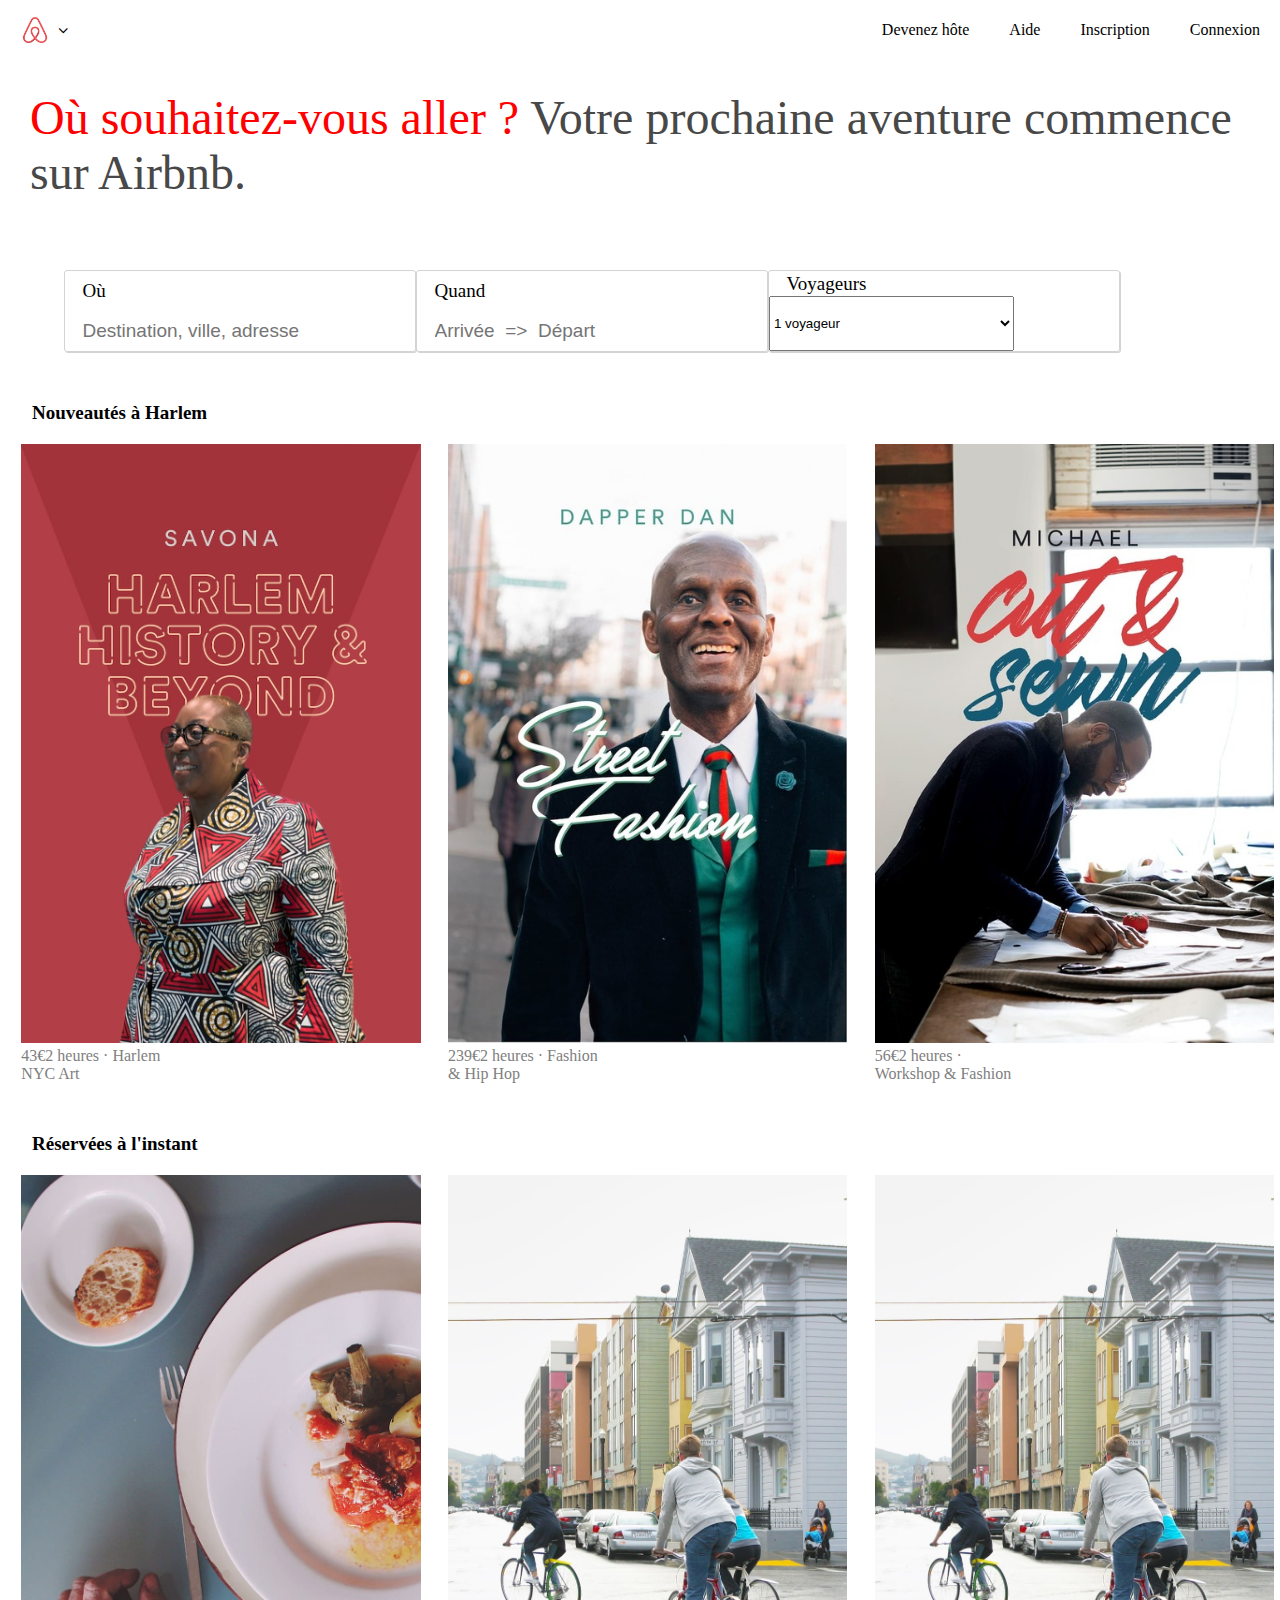
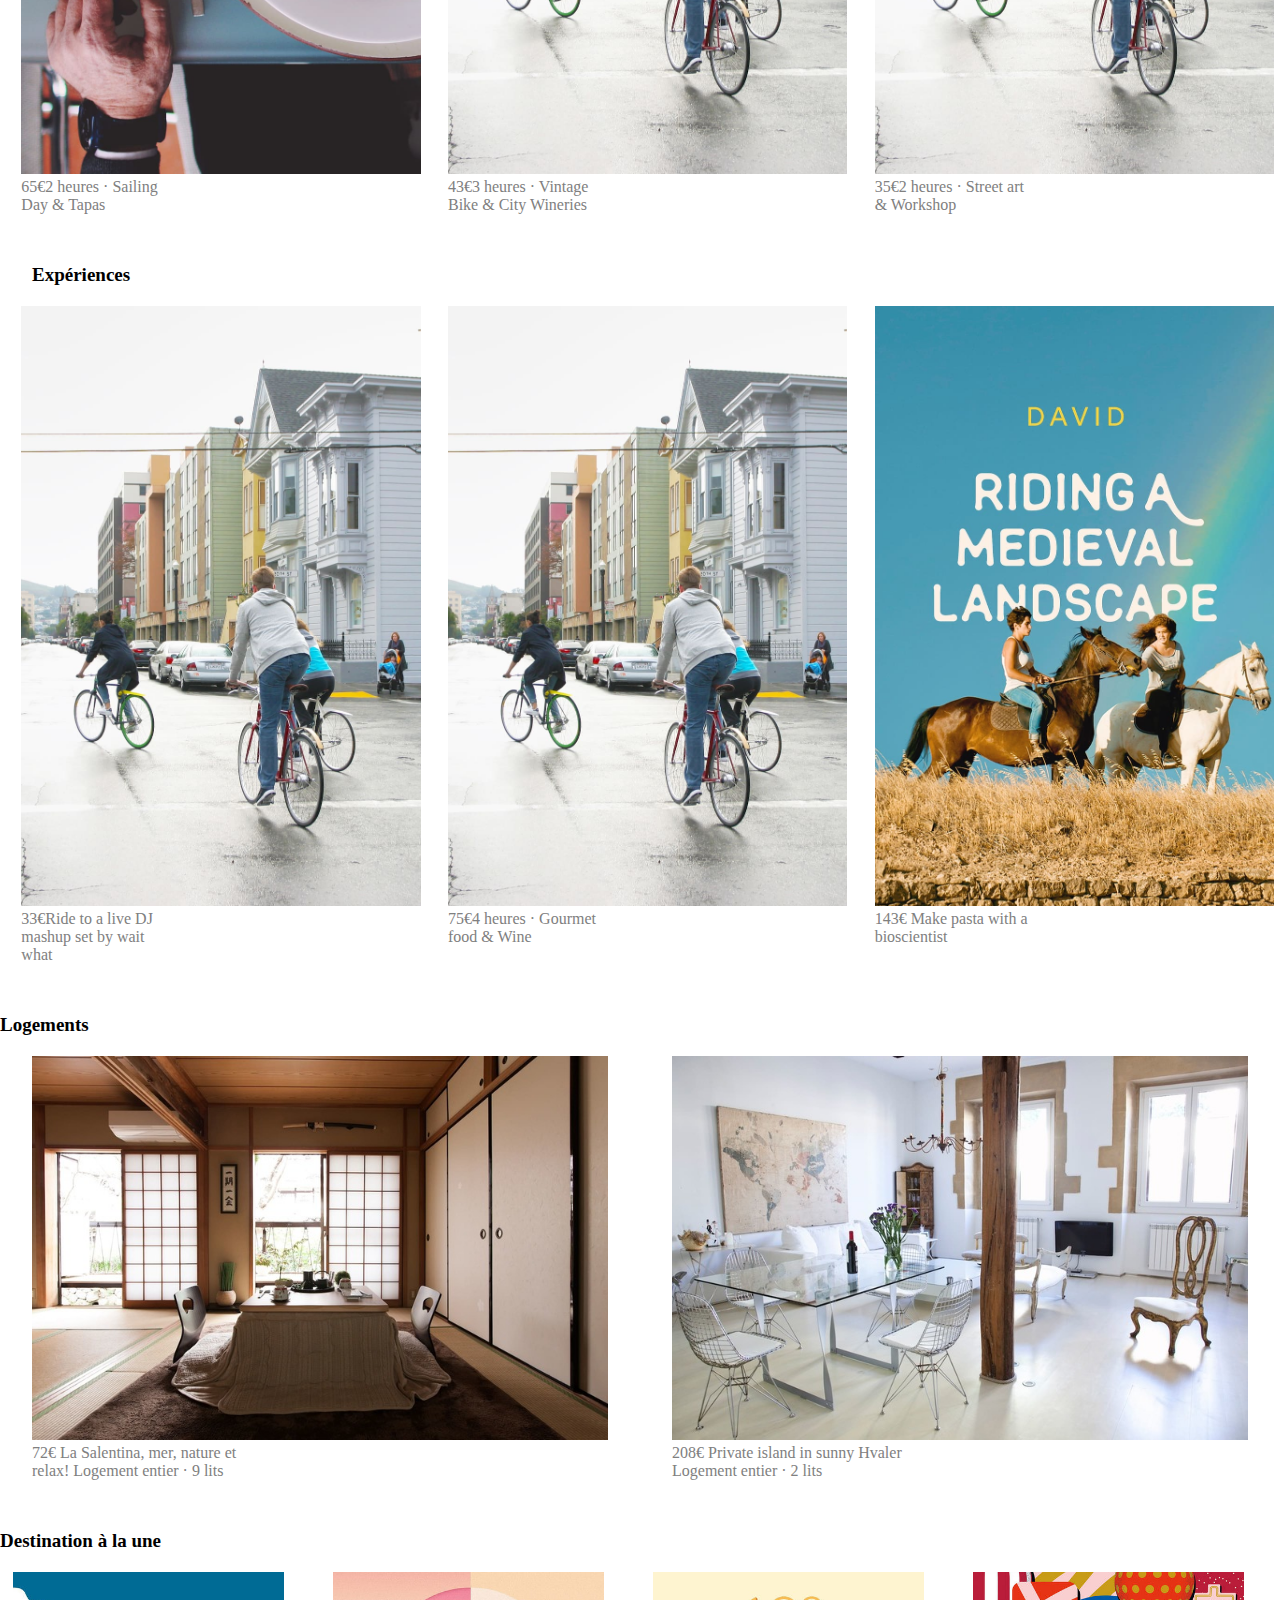
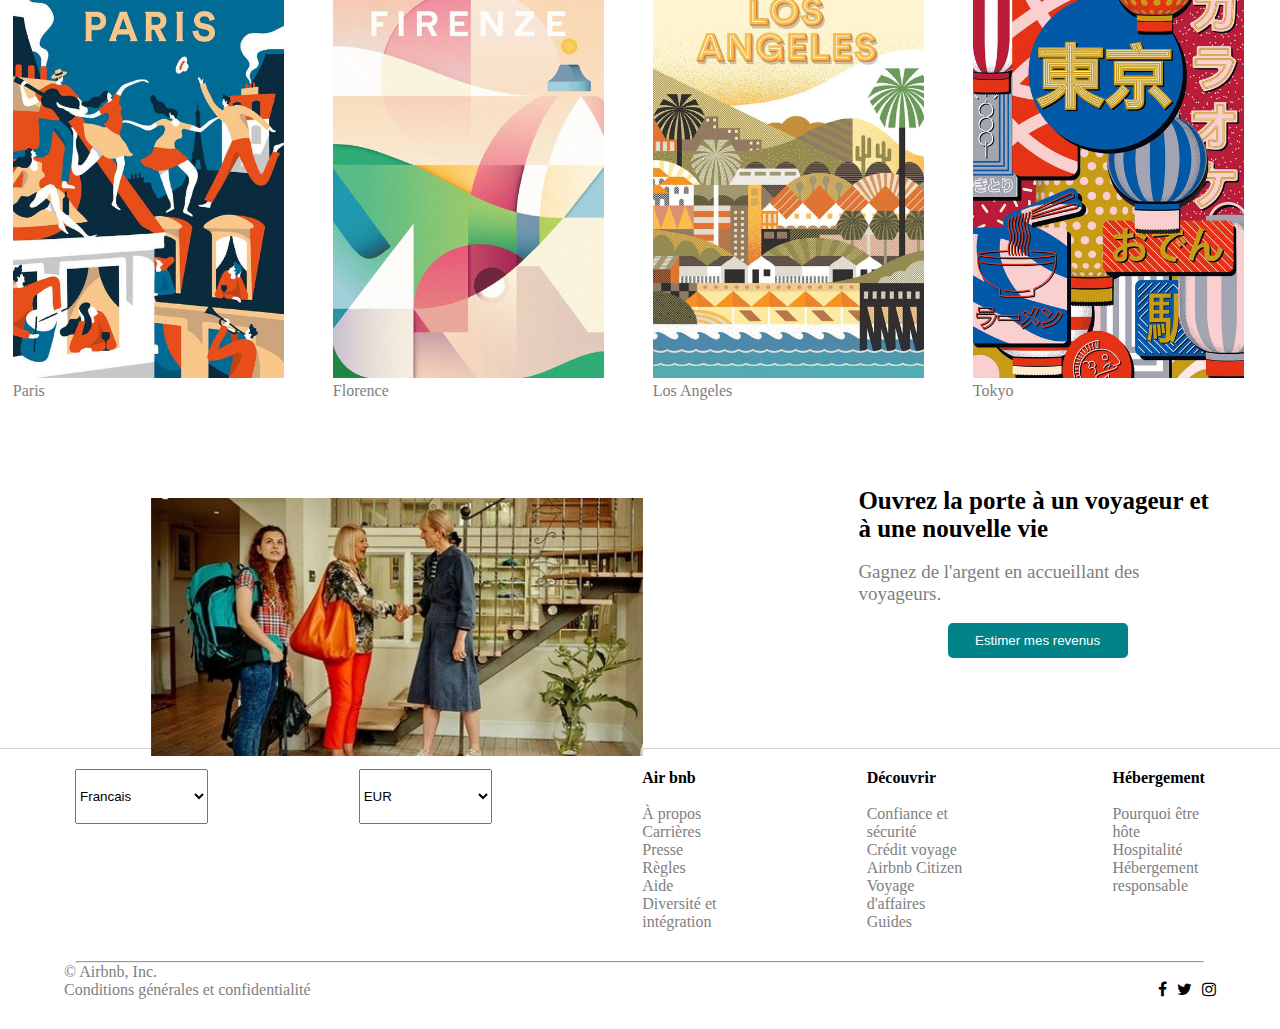
==== index.html @ 67bede74 "add pictures for tablette mod" ====
<!DOCTYPE html>
<html>
  <head>
    <meta charset="utf-8">
    <title>airbnb</title>
      <link rel="stylesheet" href="css/style.css">
      <link rel="stylesheet" href="icone/css/font-awesome.min.css">


  </head>
  <body>
    <!-- start of header -->
      <header>

          <figure class="fig1">
           <img src="images/logo.png" alt="logo airbnb" class="logo">
           <i class="fa fa-angle-down" aria-hidden="true" class="chevron"></i>
          </figure>

        <nav class="navhead">
          <ul class="ul1">
            <li class="li1">Devenez hôte</li>
            <li class="li1">Aide</li>
            <li class="li1">Inscription</li>
            <li class="li1">Connexion</li>
          </ul>
        </nav>
      </header>

    <!-- end of header -->

    <!-- start of div -->

          <h1><span>Où souhaitez-vous aller ?</span> Votre prochaine aventure commence sur Airbnb.</h1>
          <section class="sec0">
          <section class="barresearch">

            <div class="bar1">
            <label for="" class="inp1">Où</label>
            <input type="text" name="" value="" placeholder="Destination, ville, adresse" class="inp1">
            </div>

            <div class="bar1">
            <label for="" class="inp1">Quand </label>
            <input type="text" name="" value="" placeholder="Arrivée  =>  Départ" class="inp1">
            </div>

            <div class="bar1">
            <label for="" class="inp1">Voyageurs</label>
            <select class="select1" name="" class="inp1">
              <option value="">1 voyageur</option>
              <option value="">1 adulte</option>
              </optgroup>
            </select>
            </div>
          </section>

          <section class="barresearch2">
            <input type="text" name="" value="" placeholder="Rechercher" class="recherche">
            <i class="fa fa-search fa-2x" aria-hidden="true" class="loupe"></i>
          </section>
          </section>


          <div class="">

          <section class="sect1">
            <h2>Nouveautés à Harlem</h2>
            <article class="sec1">
              <figure>
                <img src="images/1.jpeg" alt="image savona">
                <p>43€2 heures · Harlem NYC Art </p>
              </figure>
            </article>

            <article class="sec1">
              <figure>
                <img src="images/2.jpg" alt="" class="img1">
                <p>239€2 heures · Fashion & Hip Hop</p>
              </figure>
            </article>

            <article class="sec1">
              <figure>
                <img src="images/3.jpg" alt="" class="img1">
                <p>66€2 heures · Harlem & Culture</p>
              </figure>
            </article>

            <article class="sec1">
              <figure>
                <img src="images/4.jpg" alt="" class="img1">
                <p>56€2 heures · Workshop & Fashion</p>
              </figure>
            </article>
         </section>


         <section class="sect2">
           <h2>Réservées à l'instant</h2>
           <article class="sec2">
             <figure>
               <img src="images/2.jpeg" alt="image savona">
               <p>65€2 heures · Sailing Day & Tapas</p>
             </figure>
           </article>

           <article class="sec2">
             <figure>
               <img src="images/3.jpeg" alt="">
               <p>43€3 heures · Vintage Bike & City Wineries</p>
             </figure>
           </article>

           <article class="sec2">
             <figure>
               <img src="images/8.jpg" alt="">
               <p>71€4 heures · Printing & Wallpaper</p>
             </figure>
           </article>

           <article class="sec2">
             <figure>
               <img src="images/3.jpeg" alt="">
               <p>35€2 heures · Street art & Workshop</p>
             </figure>
           </article>
          </section>

        <section class="sect3">
        <h2>Expériences</h2>
          <article class="sec3">
            <figure>
              <img src="images/3.jpeg" alt="image savona">
              <p>33€Ride to a live DJ mashup set by wait what</p>
            </figure>
          </article>

          <article class="sec3">
            <figure>
              <img src="images/3.jpeg" alt="">
              <p>75€4 heures · Gourmet food & Wine</p>
            </figure>
          </article>

          <article class="sec3">
            <figure>
              <img src="images/3.jpeg" alt="">
              <p>91€3 jours · Salsa dancing & Rumba</p>
            </figure>
          </article>

          <article class="sec3">
            <figure>
              <img src="images/cheval.jpeg" alt="">
              <p>143€ Make pasta with a bioscientist</p>
            </figure>
          </article>
        </section>

          <h2>Logements</h2>
        <section class="sect1">
          <article class="taille1">
            <figure>
              <img src="images/16.jpg" alt="">
              <p>72€ La Salentina, mer, nature et relax!
                Logement entier · 9 lits</p>
            </figure>
          </article>

          <article class="taille1">
            <figure>
              <img src="images/17.jpg" alt="">
              <p>62€ I SETTE CONI - TRULLO EDERA
                  Logement entier · 2 lits</p>
            </figure>
          </article>

          <article class="taille1">
            <figure>
              <img src="images/18.jpg" alt="">
              <p>208€ Private island in sunny Hvaler
                  Logement entier · 2 lits</p>
            </figure>
          </article>
        </section>

        <h2>Destination à la une</h2>
        <section class="sect2">
          <article class="taille2">
            <figure>
              <img src="images/paris_720.jpg" alt="image savona">
              <p>Paris</p>
            </figure>
          </article>

          <article class="taille2">
            <figure>
              <img src="images/florence_720.jpg" alt="">
              <p>Florence</p>
            </figure>
          </article>

          <article class="taille2">
            <figure>
              <img src="images/losangel_720.jpg" alt="">
              <p>Los Angeles</p>
            </figure>
          </article>

          <article class="taille2">
            <figure>
              <img src="images/miami_720.jpg" alt="">
              <p>Miami</p>
            </figure>
          </article>

          <article class="taille2">
            <figure>
              <img src="images/london_720.jpg" alt="">
              <p>London</p>
            </figure>
          </article>

          <article class="taille2">
            <figure>
              <img src="images/tokyo_720.jpg" alt="">
              <p>Tokyo</p>
            </figure>
          </article>
       </section>

       <section class="sect6">
         <article class="taille3">
          <figure class="fig2">
            <img src="images/revenu_480.jpg" alt="">
          </figure>
         </article>

         <article class="taille4">
           <p class="p1">Ouvrez la porte à un voyageur et à une nouvelle vie </p> <br>
           <p class="p2"> Gagnez de l'argent en accueillant des voyageurs.</p> <br>
           <button type="button" name="button" class="button2">Estimer mes revenus</button>
         </article>
       </section>

       </div>


    <!-- end of div -->

    <!-- start of footer -->


      <footer>
        <section class="sect4">
            <select class="form1" name="">
              <option value="">Francais</option>
              <option value="">Anglais</option>
            </select>

            <select class="form1" name="">
              <option value="">EUR</option>
              <option value="">Anglais</option>
            </select>

            <nav>
              <ul>
                <p ><a id="p5"href="#">Air bnb</a></p> <br>
                <li><a href="#">À propos</a></li>
                <li><a href="#">Carrières</a></li>
                <li><a href="#">Presse</a></li>
                <li><a href="#">Règles</a></li>
                <li><a href="#">Aide</a></li>
                <li><a href="#">Diversité et<br>intégration</a> </li>
              </ul>
            </nav>

            <nav>
              <ul>
                <p ><a id="p5" href="#">Découvrir</a></p> <br>
                <li><a href="#">Confiance et <br> sécurité</a></li>
                <li><a href="#">Crédit voyage</a></li>
                <li><a href="#">Airbnb Citizen</a></li>
                <li><a href="#">Voyage <br>d'affaires</a></li> 
                <li><a href="#">Guides</a></li>
              </ul>
            </nav>

            <nav>
              <ul>
                <p><a id="p5"href="#">Hébergement</a></p> <br>
                <li><a href="#">Pourquoi être <br>hôte</a></li>
                <li><a href="#">Hospitalité</a></li>
                <li><a href="#">Hébergement</a></li>
                <li><a href="#">responsable</a></li>
              </ul>
            </nav>

        </section>
          <hr>
          <article class="art1">
            <p>© Airbnb, Inc.</p>

            <section class="sect5">
              <p class="condi">Conditions générales et confidentialité</p>
              <i class="fa fa-facebook" aria-hidden="true"></i>
              <i class="fa fa-twitter" aria-hidden="true"></i>
              <i class="fa fa-instagram" aria-hidden="true"></i>
            </section>
          </article>

      </footer>

    <!-- end of footer -->

  </body>
</html>
---- css/style.css ----
* {
  margin: 0;
  padding: 0;
}

/*logo */
.fig1 {
  height: 60px;
  width: 90px;
  justify-content: center;
  align-items: center;
}

.logo {
  height: 26px;
  width: 26px;
}

.chevron {
  width: 10px;
  height: 16px;
  padding: 10px;
}

/*flex*/

section, .fig1, .form1, .ul1 {
  display: flex;
}

/*header*/

h1 {
  font-size: 28px;
  padding-bottom: 40px;
  margin: 30px;
  font-family: inherit !important;
  color: #484848 !important;
  font-weight: 200 !important;

}

h2 {
  width: 95%;
  padding-top: 50px;
  font-size: 19px;
  padding-bottom: 20px;
}
span {
  color: red;
}

.header1 {
  height: 3em;
  display: inline-flex;
  width: 5em;
}


/*barre de recherche */

.barresearch2 {
  width: 680px;
  height: 58px;
  border: 1px solid lightgrey;
  align-items: center;
  justify-content: center;
  border-radius: 5px;
  box-shadow: 1px 1px lightgrey;
  width: 90%;
  margin: auto;

}

.sec0 {
  align-items: center;
  justify-content: center;
  width: 100%;
}
.loupe {
  align-items: flex-end;

}

.recherche {
  width: 90%;
  border: 0;
  font-size: 19px;
}

.barresearch {
  display: none;
}


/*produit */

.sect1, .sect2, .sect3 {
  justify-content: space-around;
  flex-wrap: wrap;
}

.sect1 img, .sect2 img, .sect3 img  {
  height: auto;
   width:260%;
}

figure {
  width: 40%;
}

.sec1, .sec2, .sec3 {
  width: 40%;
}

.sec1:nth-child(3), .sec2:nth-child(3), .sec3:nth-child(3), nav, .navhead  {
  display: none;
}

.sec1:nth-child(4), .sec2:nth-child(4), .sec3:nth-child(4), .taille1:nth-child(3),
.taille1:nth-child(2), .taille2:nth-child(6), .taille2:nth-child(5), .taille2:nth-child(4) {
  display: none;
}


.taille1 img{
  height: auto;
  width: 250%;
}

.taille1 {
  width: 70%;
}

.taille2 img {
  height: auto;
  width: 230%;
}

.taille2 {
  width: 30%;
}
.taille3 img {
  width:100%;
  height:auto;
  padding-bottom: 20px;
  padding-top: 50px;
}

.taille3 {
  width: 100%;
}

.sect6 {
  flex-wrap: wrap;
}
.fig2 {
  width: 100%;
}
.p1 {
  font-size: 25px;
  font-weight: bold;
  color: black;
  width: 80%;
}

.p2 {
  font-size: 19px;
  width: 80%;
}

.button2 {
  width: 180px;
  height: 35px;
  background-color:#008489;
  color: white;
  border-radius: 5px;
  border: 0;
  margin-bottom: 50px;
}

.taille4 {
  margin-left: 20px;

}

/*footer */

footer {
  border-top: 1px solid lightgrey;
  padding-top: 20px;
}

select {
  height: 55px;
  width: 300px;
}

.sect4 {
  justify-content: center;
  padding-bottom: 30px;
}

hr {
  width: 88%;
  margin: auto;
}

i {
  margin-left: 10px;
}

.sect5 {
  margin-bottom: 30px;
}

p {
  color:grey;
}

.condi {
  width: 100%;
}

.art1 {
  width: 90%;
  margin: auto;
}

/*responsive tablette 768 px */

@media (min-width:768px) {
  .navhead, nav {
    display: block;
  }

  header {
    display: flex;
    align-items: center;
    justify-content: space-between;
  }

  .li1{
    list-style-type: none;
    margin-left: 20px;
    padding-right: 20px;
  }

  h1 {
    font-size: 48px;
  }

  .chevron, .barresearch2 {
    display: none;
  }

  .barresearch {
    display: block;
    display: flex;
    width: 90%;
    margin: auto;
  }

  .bar1 {
    border: 1px solid lightgrey;
    display: flex;
    flex-direction: column;
    justify-content: center;
    height: 80px;
    width: 350px;
    border-radius: 3px;
    box-shadow: 1px 1px lightgrey;
  }

.inp1 {
  border: 0;
  width: 90%;
  margin: auto;
  font-size: 19px;
}

.select1 {
  width: 70%;
}

.sec1:nth-child(3), .sec2:nth-child(3), .sec3:nth-child(3), .taille1:nth-child(3), .taille2:nth-child(6) {
  display: block;
}

.sec1, .sec2, .sec3 {
width: 30%
}

.taille1 {
  width: 45%;
}

.taille2 {
  width: 23%;
}

.taille3, .taille4 {
  display: flex;
  justify-content: center;
  vertical-align: middle;
  align-items: center;

}

.fig2, .taille3{
  width: 62%;
  height: 300px;
}

.taille4 {
  display: flex;
  flex-direction: column;
  width: 35%;
}

.sect6 {
  padding-top: 3em;
}

li {
  list-style-type: none;
}
.sect4 {
  justify-content: space-around;
}

a {
  text-decoration: none;
  color:grey;
}
.form1 {
  width: 10em;
}

#p5 {
  color: black;
  font-weight: bold;
}
}
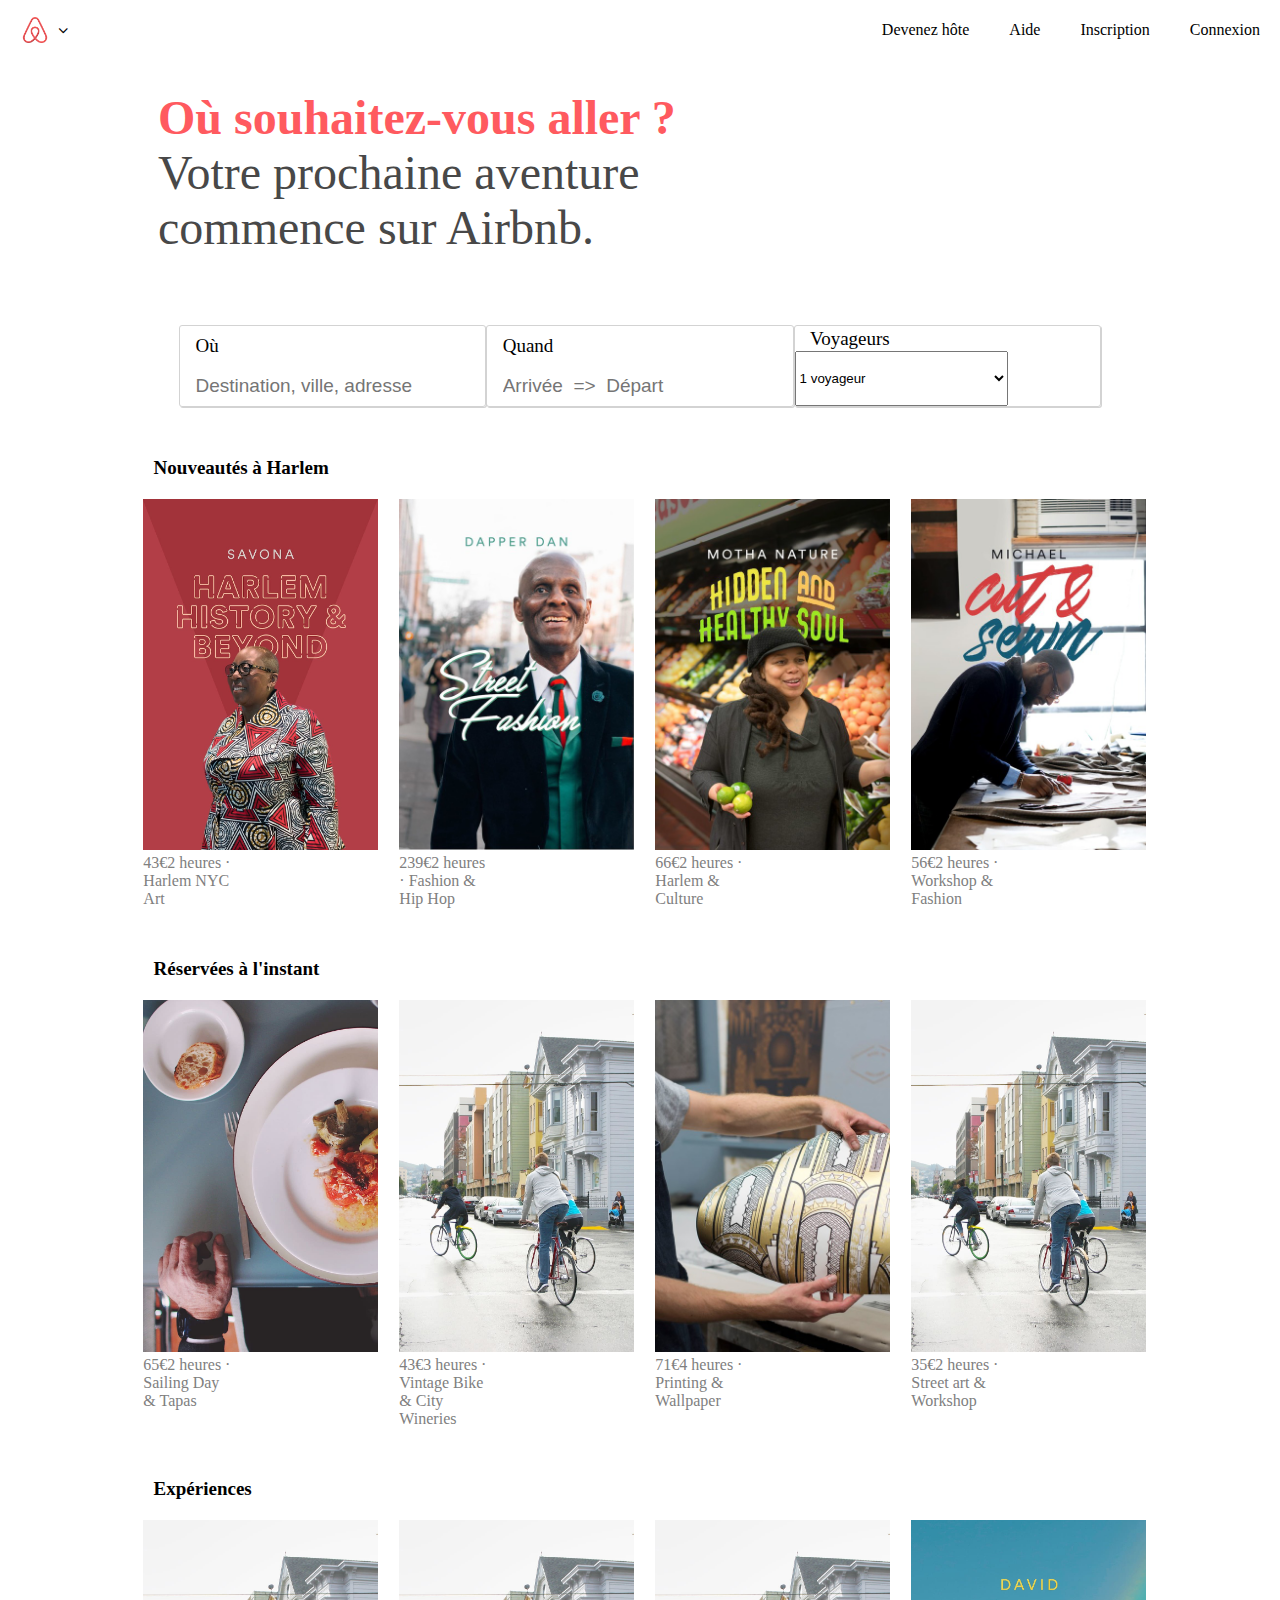
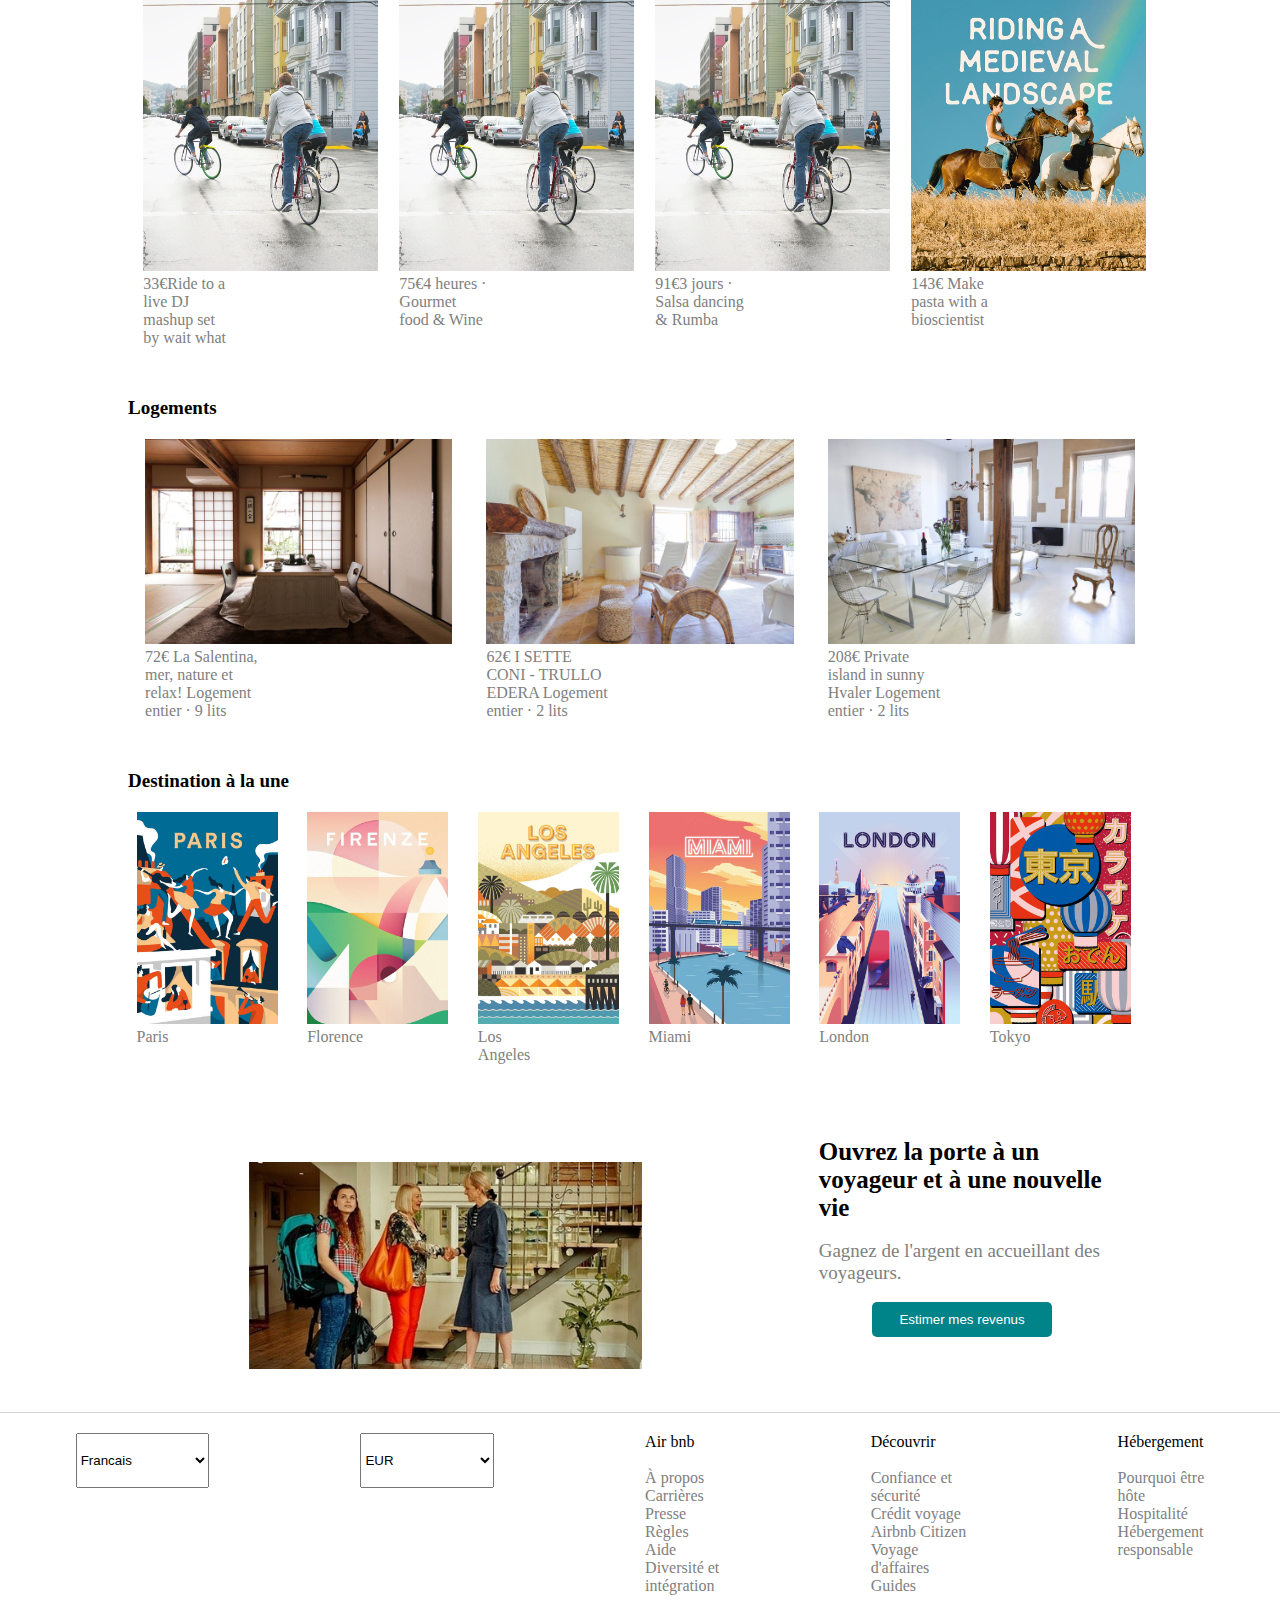
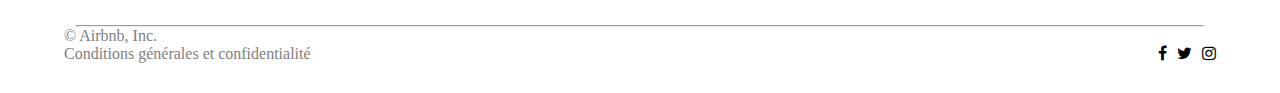
==== commit 4ff6f714: "finish tablette mod" ====
--- a/index.html
+++ b/index.html
@@ -30,7 +30,7 @@
     <!-- end of header -->
 
     <!-- start of div -->
-
+        <div class="divpapa">
           <h1><span>Où souhaitez-vous aller ?</span> Votre prochaine aventure commence sur Airbnb.</h1>
           <section class="sec0">
           <section class="barresearch">
@@ -60,9 +60,6 @@
             <i class="fa fa-search fa-2x" aria-hidden="true" class="loupe"></i>
           </section>
           </section>
-
-
-          <div class="">
 
           <section class="sect1">
             <h2>Nouveautés à Harlem</h2>
@@ -282,7 +279,7 @@
                 <li><a href="#">Confiance et <br> sécurité</a></li>
                 <li><a href="#">Crédit voyage</a></li>
                 <li><a href="#">Airbnb Citizen</a></li>
-                <li><a href="#">Voyage <br>d'affaires</a></li> 
+                <li><a href="#">Voyage <br>d'affaires</a></li>
                 <li><a href="#">Guides</a></li>
               </ul>
             </nav>
--- a/css/style.css
+++ b/css/style.css
@@ -47,7 +47,8 @@
   padding-bottom: 20px;
 }
 span {
-  color: red;
+  color:#FF5A5F ;
+  font-weight: bold;
 }
 
 .header1 {
@@ -267,7 +268,7 @@
     flex-direction: column;
     justify-content: center;
     height: 80px;
-    width: 350px;
+    width: 375px;
     border-radius: 3px;
     box-shadow: 1px 1px lightgrey;
   }
@@ -339,6 +340,41 @@
 
 #p5 {
   color: black;
-  font-weight: bold;
-}
-}
+  font-weight:
+}
+
+
+
+}
+
+
+/*responsive desktop 1024 px */
+
+@media (min-width:1024px) {
+
+h1 {
+  width: 12em;
+}
+
+.sec1:nth-child(4), .sec2:nth-child(4), .sec3:nth-child(4), .taille1:nth-child(2), .taille2:nth-child(5), .taille2:nth-child(4) {
+  display: block;
+}
+
+.sec1, .sec2, .sec3 {
+width: 22%
+}
+
+.taille1 {
+  width: 30%;
+}
+
+.taille2 {
+  width: 15%;
+}
+
+.divpapa {
+  width: 80%;
+  margin: auto;
+}
+
+}
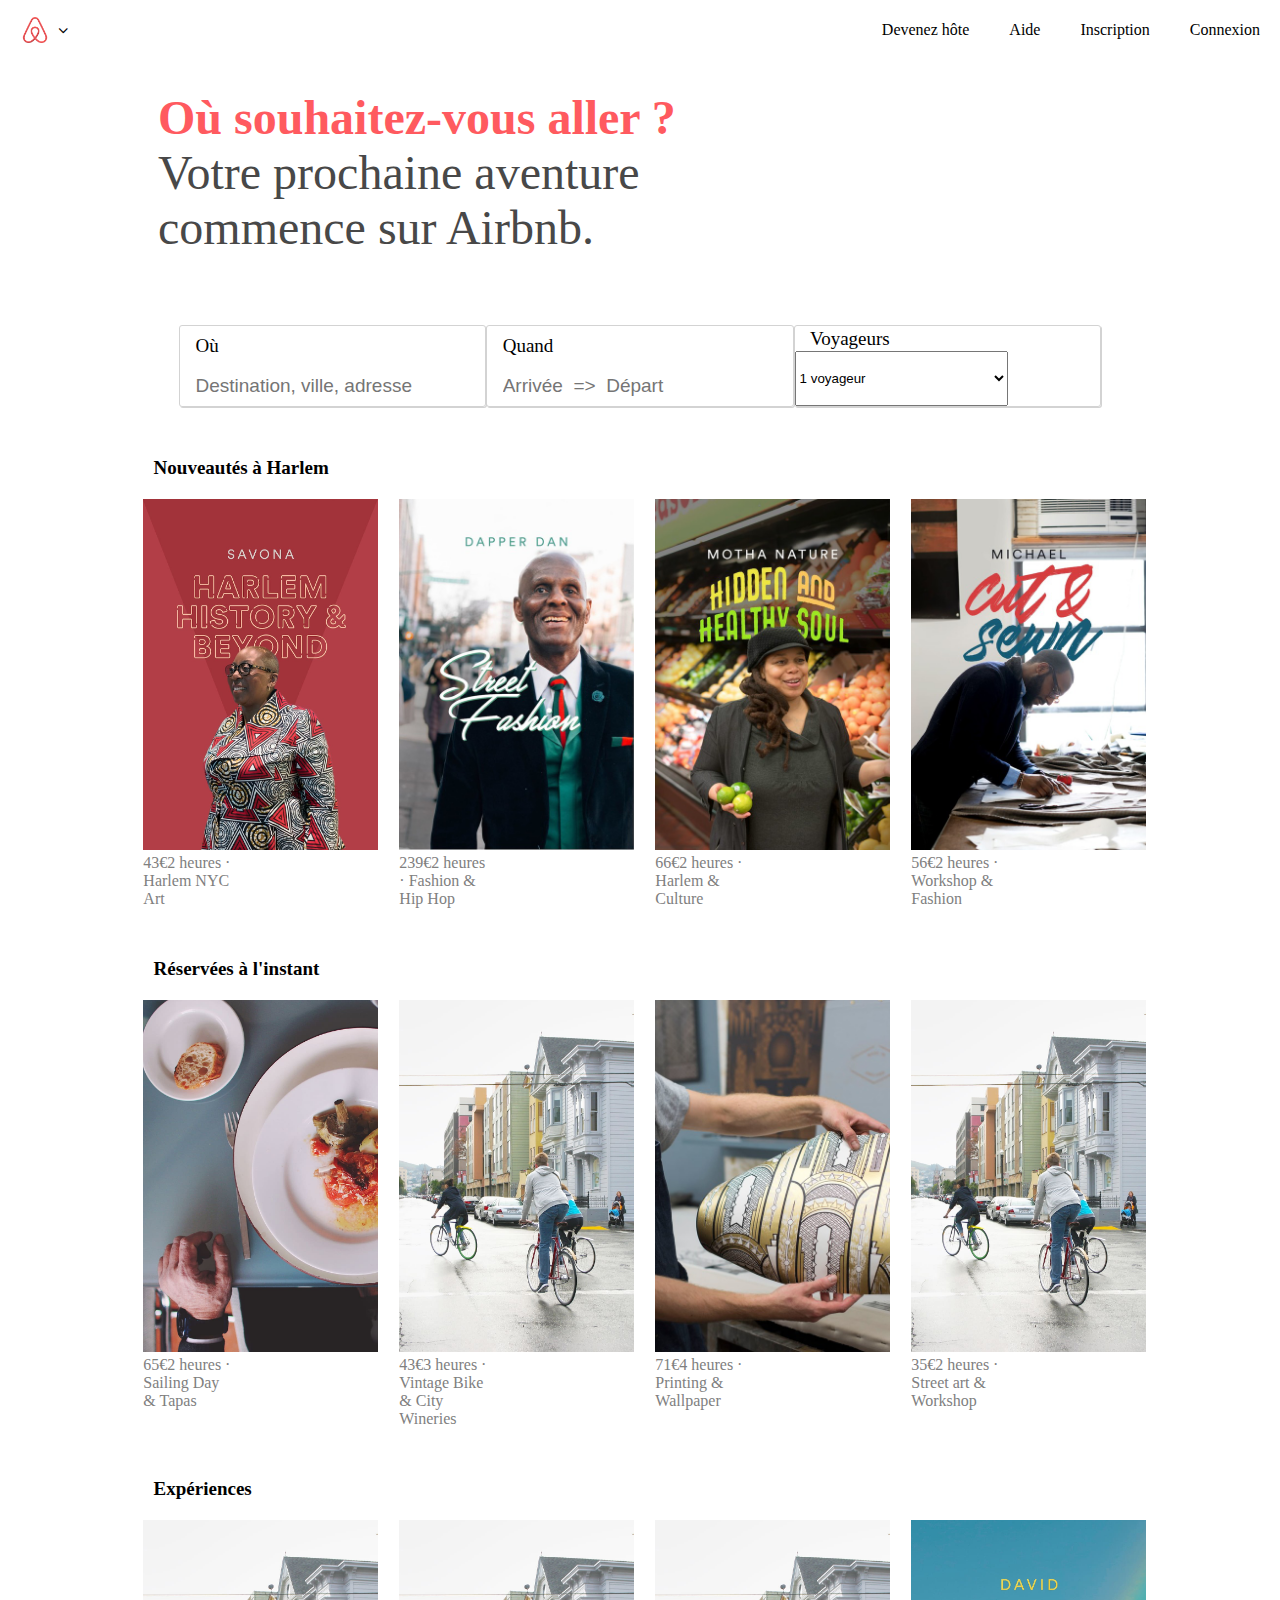
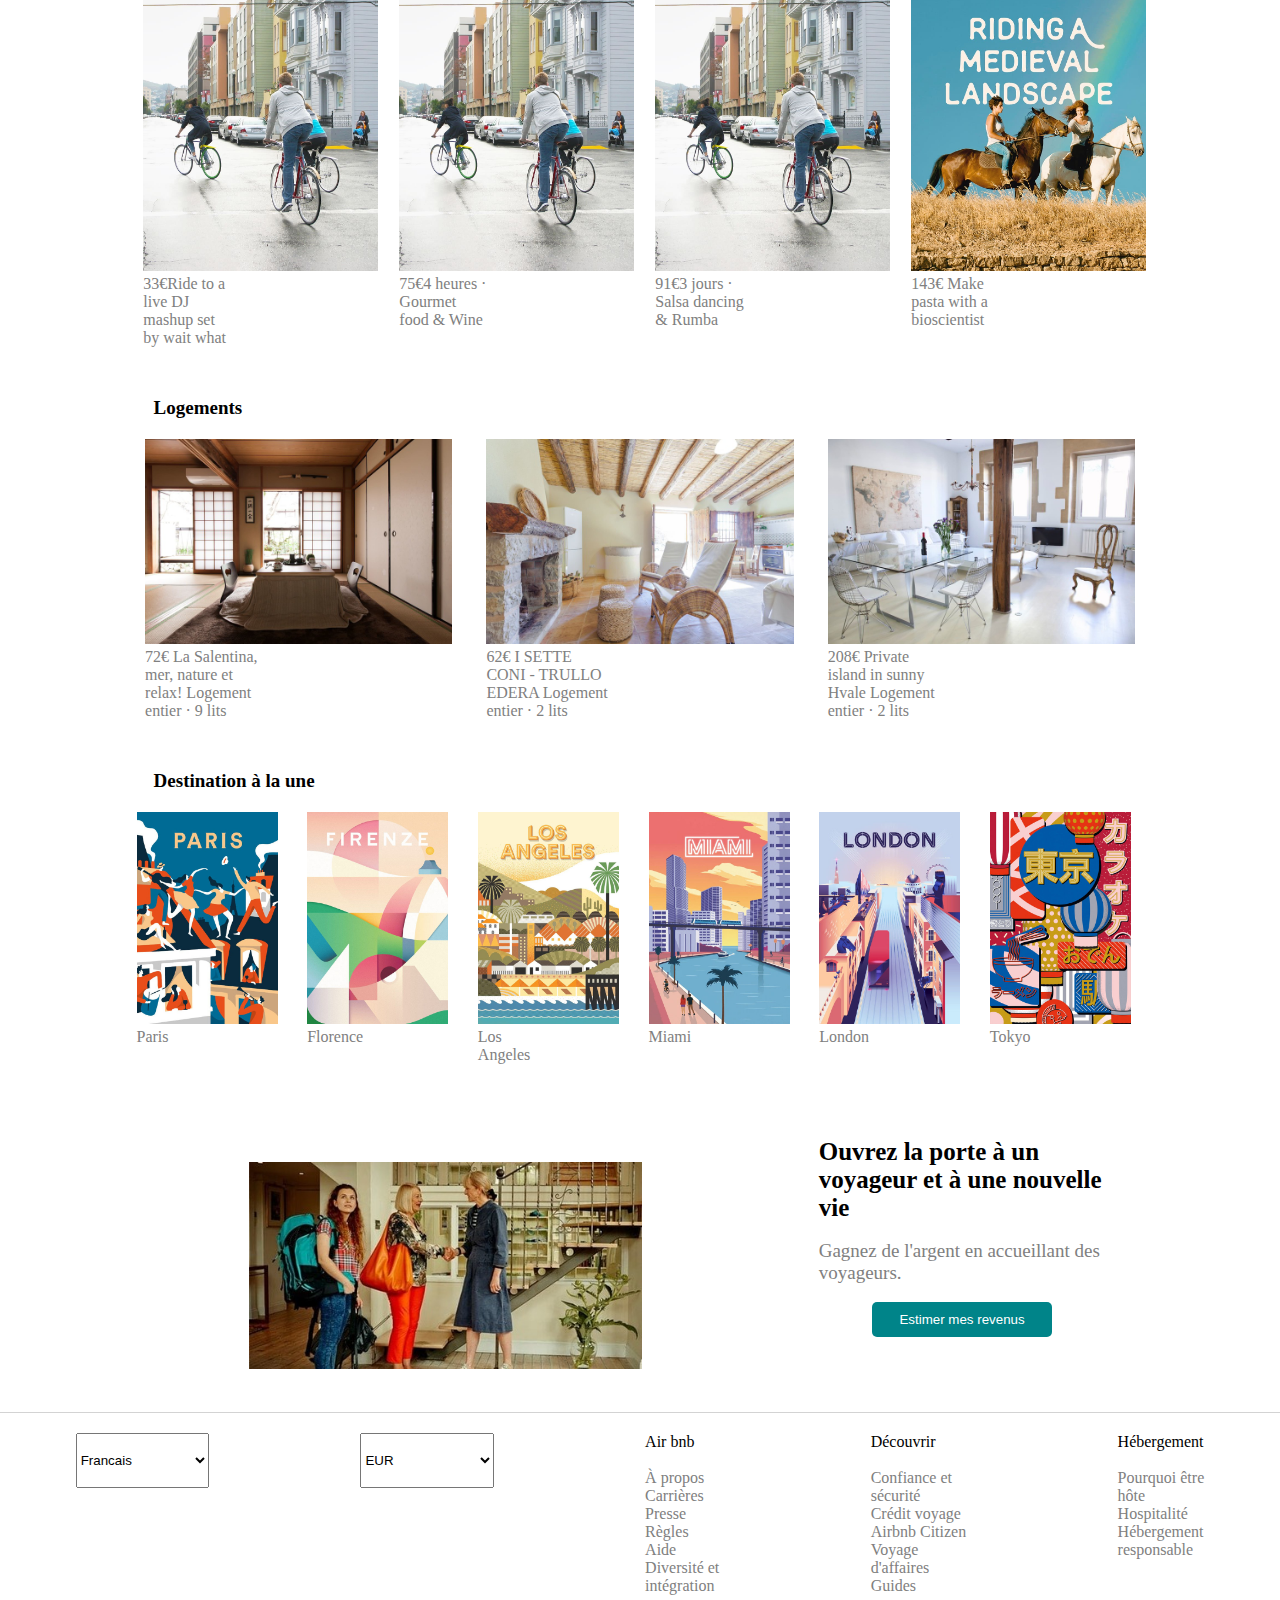
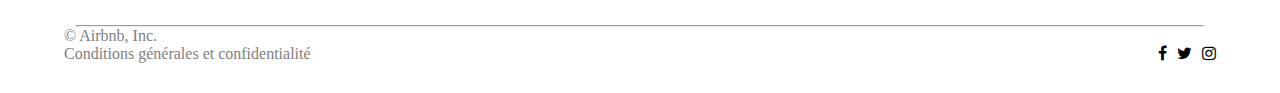
==== commit 82b2813e: "add favicon" ====
--- a/index.html
+++ b/index.html
@@ -2,14 +2,15 @@
 <html>
   <head>
     <meta charset="utf-8">
-    <title>airbnb</title>
+    <title>Location de vacances, logements, expériences et lieux - Airbnb</title>
       <link rel="stylesheet" href="css/style.css">
       <link rel="stylesheet" href="icone/css/font-awesome.min.css">
-
-
+      <link rel="icon" type="image/png" href="favicon.ico" />
   </head>
   <body>
+
     <!-- start of header -->
+
       <header>
 
           <figure class="fig1">
@@ -30,36 +31,42 @@
     <!-- end of header -->
 
     <!-- start of div -->
+
         <div class="divpapa">
           <h1><span>Où souhaitez-vous aller ?</span> Votre prochaine aventure commence sur Airbnb.</h1>
           <section class="sec0">
-          <section class="barresearch">
+            <section class="barresearch">
+
+    <!-- barre de recherche 1 -->
 
             <div class="bar1">
-            <label for="" class="inp1">Où</label>
-            <input type="text" name="" value="" placeholder="Destination, ville, adresse" class="inp1">
+              <label for="" class="inp1">Où</label>
+              <input type="text" name="" value="" placeholder="Destination, ville, adresse" class="inp1">
             </div>
 
             <div class="bar1">
-            <label for="" class="inp1">Quand </label>
-            <input type="text" name="" value="" placeholder="Arrivée  =>  Départ" class="inp1">
+              <label for="" class="inp1">Quand </label>
+              <input type="text" name="" value="" placeholder="Arrivée  =>  Départ" class="inp1">
             </div>
 
             <div class="bar1">
-            <label for="" class="inp1">Voyageurs</label>
-            <select class="select1" name="" class="inp1">
-              <option value="">1 voyageur</option>
-              <option value="">1 adulte</option>
-              </optgroup>
-            </select>
+              <label for="" class="inp1">Voyageurs</label>
+              <select class="select1" name="" class="inp1">
+                <option value="">1 voyageur</option>
+                <option value="">1 adulte</option>
+              </select>
             </div>
-          </section>
-
-          <section class="barresearch2">
+           </section>
+
+    <!-- barre de recherche 2 -->
+
+           <section class="barresearch2">
             <input type="text" name="" value="" placeholder="Rechercher" class="recherche">
             <i class="fa fa-search fa-2x" aria-hidden="true" class="loupe"></i>
+           </section>
           </section>
-          </section>
+
+          <!-- 1ere section -->
 
           <section class="sect1">
             <h2>Nouveautés à Harlem</h2>
@@ -90,10 +97,11 @@
                 <p>56€2 heures · Workshop & Fashion</p>
               </figure>
             </article>
-         </section>
-
-
-         <section class="sect2">
+          </section>
+
+          <!-- 2eme section -->
+
+          <section class="sect2">
            <h2>Réservées à l'instant</h2>
            <article class="sec2">
              <figure>
@@ -124,66 +132,69 @@
            </article>
           </section>
 
-        <section class="sect3">
-        <h2>Expériences</h2>
-          <article class="sec3">
+          <!-- 3eme section -->
+
+          <section class="sect3">
+           <h2>Expériences</h2>
+           <article class="sec3">
             <figure>
               <img src="images/3.jpeg" alt="image savona">
               <p>33€Ride to a live DJ mashup set by wait what</p>
             </figure>
-          </article>
-
-          <article class="sec3">
+           </article>
+
+           <article class="sec3">
             <figure>
               <img src="images/3.jpeg" alt="">
               <p>75€4 heures · Gourmet food & Wine</p>
             </figure>
-          </article>
-
-          <article class="sec3">
+           </article>
+
+           <article class="sec3">
             <figure>
               <img src="images/3.jpeg" alt="">
               <p>91€3 jours · Salsa dancing & Rumba</p>
             </figure>
-          </article>
-
-          <article class="sec3">
+           </article>
+
+           <article class="sec3">
             <figure>
               <img src="images/cheval.jpeg" alt="">
               <p>143€ Make pasta with a bioscientist</p>
             </figure>
+           </article>
+          </section>
+
+          <!-- 4eme section -->
+
+        <section class="sect1">
+          <h2>Logements</h2>
+          <article class="taille1">
+            <figure>
+              <img src="images/16.jpg" alt="">
+              <p>72€ La Salentina, mer, nature et relax! Logement entier · 9 lits</p>
+            </figure>
+          </article>
+
+          <article class="taille1">
+            <figure>
+              <img src="images/17.jpg" alt="">
+              <p>62€ I SETTE CONI - TRULLO EDERA Logement entier · 2 lits</p>
+            </figure>
+          </article>
+
+          <article class="taille1">
+            <figure>
+              <img src="images/18.jpg" alt="">
+              <p>208€ Private island in sunny Hvale Logement entier · 2 lits</p>
+            </figure>
           </article>
         </section>
 
-          <h2>Logements</h2>
-        <section class="sect1">
-          <article class="taille1">
-            <figure>
-              <img src="images/16.jpg" alt="">
-              <p>72€ La Salentina, mer, nature et relax!
-                Logement entier · 9 lits</p>
-            </figure>
-          </article>
-
-          <article class="taille1">
-            <figure>
-              <img src="images/17.jpg" alt="">
-              <p>62€ I SETTE CONI - TRULLO EDERA
-                  Logement entier · 2 lits</p>
-            </figure>
-          </article>
-
-          <article class="taille1">
-            <figure>
-              <img src="images/18.jpg" alt="">
-              <p>208€ Private island in sunny Hvaler
-                  Logement entier · 2 lits</p>
-            </figure>
-          </article>
-        </section>
-
-        <h2>Destination à la une</h2>
+          <!-- 5eme section  -->
+
         <section class="sect2">
+          <h2>Destination à la une</h2>
           <article class="taille2">
             <figure>
               <img src="images/paris_720.jpg" alt="image savona">
@@ -226,6 +237,8 @@
             </figure>
           </article>
        </section>
+
+        <!-- 6eme section  -->
 
        <section class="sect6">
          <article class="taille3">
@@ -248,8 +261,10 @@
 
     <!-- start of footer -->
 
-
       <footer>
+
+        <!-- formulaire  -->
+
         <section class="sect4">
             <select class="form1" name="">
               <option value="">Francais</option>
@@ -260,6 +275,8 @@
               <option value="">EUR</option>
               <option value="">Anglais</option>
             </select>
+
+        <!-- liste footer -->
 
             <nav>
               <ul>
@@ -295,6 +312,9 @@
             </nav>
 
         </section>
+
+        <!-- Conditions générales -->
+
           <hr>
           <article class="art1">
             <p>© Airbnb, Inc.</p>
@@ -306,7 +326,6 @@
               <i class="fa fa-instagram" aria-hidden="true"></i>
             </section>
           </article>
-
       </footer>
 
     <!-- end of footer -->
--- a/css/style.css
+++ b/css/style.css
@@ -1,9 +1,12 @@
+/*reset css*/
+
 * {
   margin: 0;
   padding: 0;
 }
 
 /*logo */
+
 .fig1 {
   height: 60px;
   width: 90px;
@@ -37,7 +40,6 @@
   font-family: inherit !important;
   color: #484848 !important;
   font-weight: 200 !important;
-
 }
 
 h2 {
@@ -46,6 +48,7 @@
   font-size: 19px;
   padding-bottom: 20px;
 }
+
 span {
   color:#FF5A5F ;
   font-weight: bold;
@@ -57,7 +60,6 @@
   width: 5em;
 }
 
-
 /*barre de recherche */
 
 .barresearch2 {
@@ -70,7 +72,6 @@
   box-shadow: 1px 1px lightgrey;
   width: 90%;
   margin: auto;
-
 }
 
 .sec0 {
@@ -78,6 +79,7 @@
   justify-content: center;
   width: 100%;
 }
+
 .loupe {
   align-items: flex-end;
 
@@ -93,8 +95,7 @@
   display: none;
 }
 
-
-/*produit */
+/*sections */
 
 .sect1, .sect2, .sect3 {
   justify-content: space-around;
@@ -113,7 +114,7 @@
 .sec1, .sec2, .sec3 {
   width: 40%;
 }
-
+/*elements non pris */
 .sec1:nth-child(3), .sec2:nth-child(3), .sec3:nth-child(3), nav, .navhead  {
   display: none;
 }
@@ -123,24 +124,18 @@
   display: none;
 }
 
+/*taille images */
 
 .taille1 img{
   height: auto;
   width: 250%;
 }
 
-.taille1 {
-  width: 70%;
-}
-
 .taille2 img {
   height: auto;
   width: 230%;
 }
 
-.taille2 {
-  width: 30%;
-}
 .taille3 img {
   width:100%;
   height:auto;
@@ -148,16 +143,34 @@
   padding-top: 50px;
 }
 
+/*taille section */
+
+.taille1 {
+  width: 70%;
+}
+
+.taille2 {
+  width: 30%;
+}
+
 .taille3 {
   width: 100%;
 }
 
+.taille4 {
+  margin-left: 20px;
+}
+
 .sect6 {
   flex-wrap: wrap;
 }
+
 .fig2 {
   width: 100%;
 }
+
+/*reglage police */
+
 .p1 {
   font-size: 25px;
   font-weight: bold;
@@ -169,6 +182,8 @@
   font-size: 19px;
   width: 80%;
 }
+
+/*reglage boutton */
 
 .button2 {
   width: 180px;
@@ -180,11 +195,6 @@
   margin-bottom: 50px;
 }
 
-.taille4 {
-  margin-left: 20px;
-
-}
-
 /*footer */
 
 footer {
@@ -231,47 +241,49 @@
 /*responsive tablette 768 px */
 
 @media (min-width:768px) {
-  .navhead, nav {
-    display: block;
-  }
-
-  header {
-    display: flex;
-    align-items: center;
-    justify-content: space-between;
-  }
-
-  .li1{
-    list-style-type: none;
-    margin-left: 20px;
-    padding-right: 20px;
-  }
-
-  h1 {
-    font-size: 48px;
-  }
-
-  .chevron, .barresearch2 {
-    display: none;
-  }
-
-  .barresearch {
-    display: block;
-    display: flex;
-    width: 90%;
-    margin: auto;
-  }
-
-  .bar1 {
-    border: 1px solid lightgrey;
-    display: flex;
-    flex-direction: column;
-    justify-content: center;
-    height: 80px;
-    width: 375px;
-    border-radius: 3px;
-    box-shadow: 1px 1px lightgrey;
-  }
+.navhead, nav {
+  display: block;
+}
+
+header {
+  display: flex;
+  align-items: center;
+  justify-content: space-between;
+}
+
+.li1{
+  list-style-type: none;
+  margin-left: 20px;
+  padding-right: 20px;
+}
+
+h1 {
+  font-size: 48px;
+}
+
+.chevron, .barresearch2 {
+  display: none;
+}
+
+/*barre de recherche */
+
+.barresearch {
+  display: block;
+  display: flex;
+  width: 90%;
+  margin: auto;
+}
+
+.bar1 {
+  border: 1px solid lightgrey;
+  display: flex;
+  flex-direction: column;
+  justify-content: center;
+  height: 80px;
+  width: 375px;
+  border-radius: 3px;
+  box-shadow: 1px 1px lightgrey;
+}
 
 .inp1 {
   border: 0;
@@ -284,13 +296,17 @@
   width: 70%;
 }
 
+/*element a reprendre */
+
 .sec1:nth-child(3), .sec2:nth-child(3), .sec3:nth-child(3), .taille1:nth-child(3), .taille2:nth-child(6) {
   display: block;
 }
 
 .sec1, .sec2, .sec3 {
-width: 30%
-}
+  width: 30%
+}
+
+/*reglage section */
 
 .taille1 {
   width: 45%;
@@ -305,7 +321,6 @@
   justify-content: center;
   vertical-align: middle;
   align-items: center;
-
 }
 
 .fig2, .taille3{
@@ -343,10 +358,7 @@
   font-weight:
 }
 
-
-
-}
-
+}
 
 /*responsive desktop 1024 px */
 
@@ -356,12 +368,16 @@
   width: 12em;
 }
 
+/*element a reprendre */
+
 .sec1:nth-child(4), .sec2:nth-child(4), .sec3:nth-child(4), .taille1:nth-child(2), .taille2:nth-child(5), .taille2:nth-child(4) {
   display: block;
 }
 
+/*taille section */
+
 .sec1, .sec2, .sec3 {
-width: 22%
+  width: 22%
 }
 
 .taille1 {
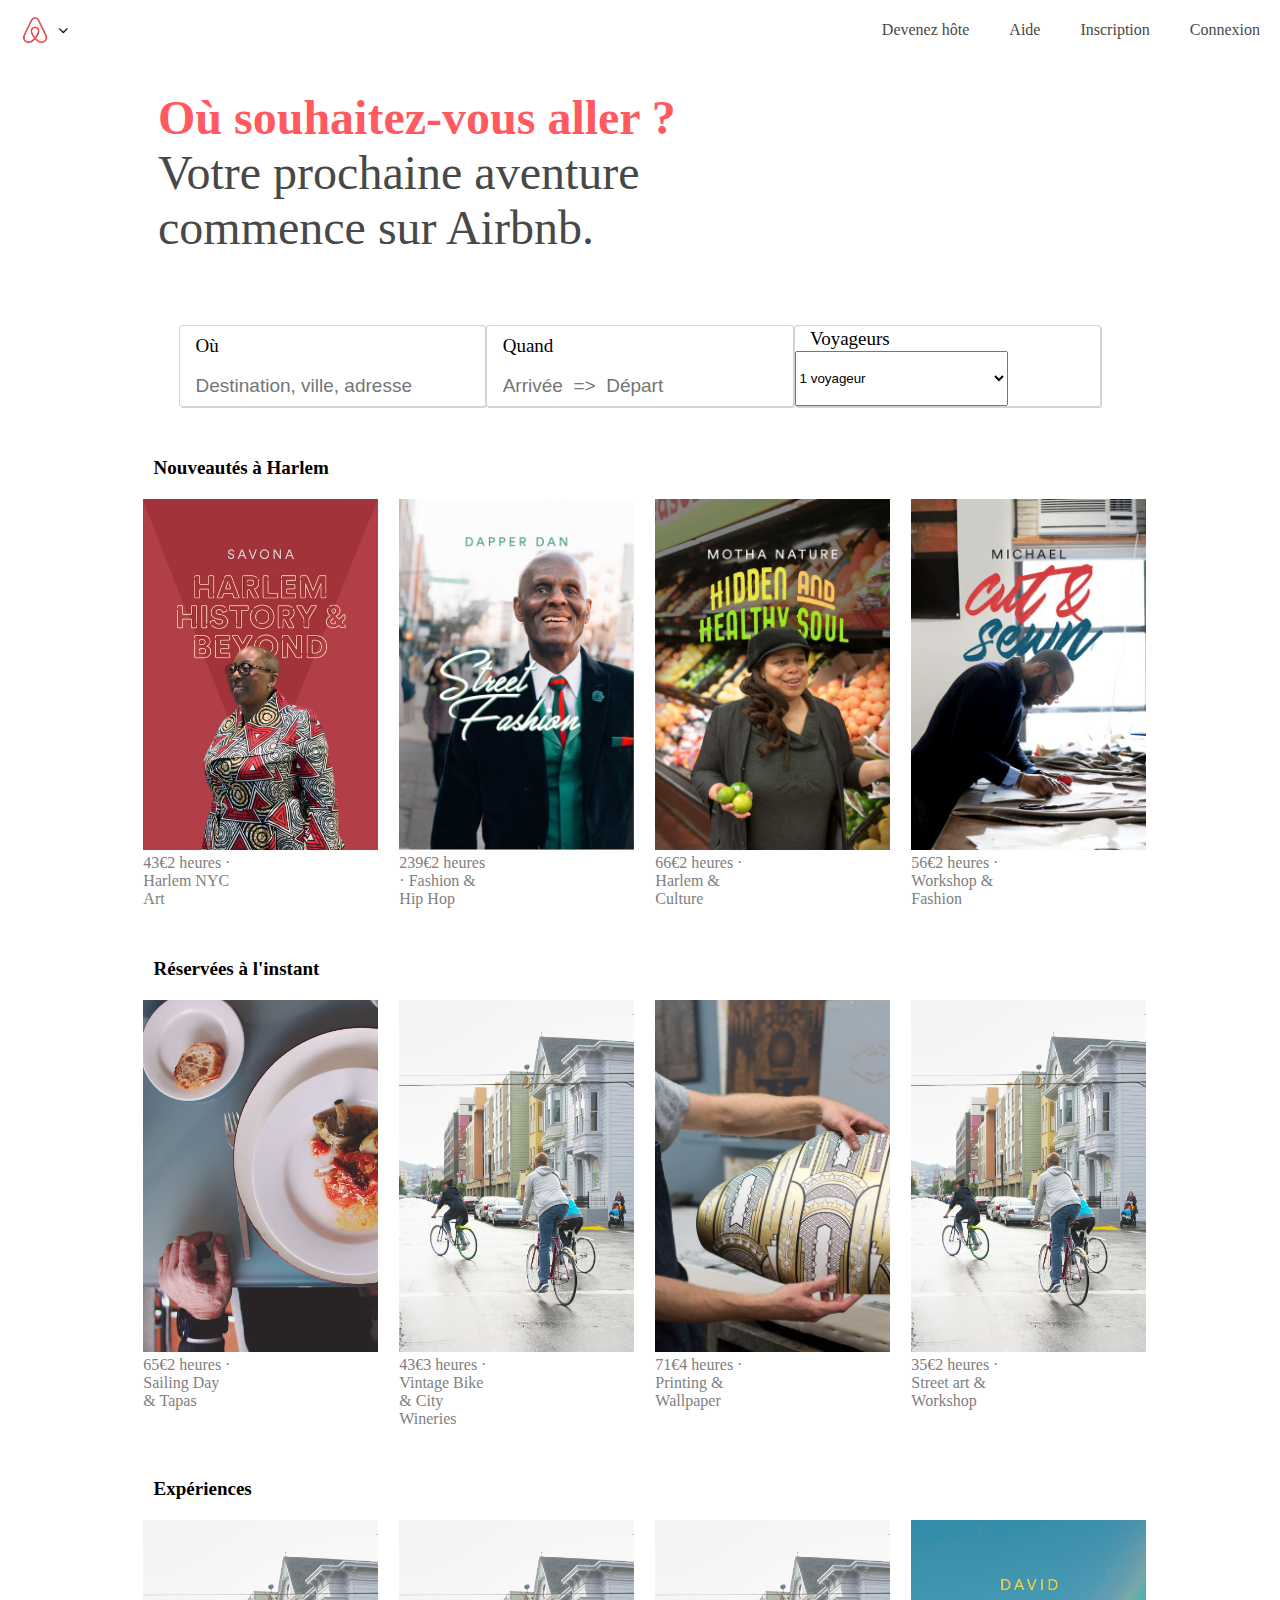
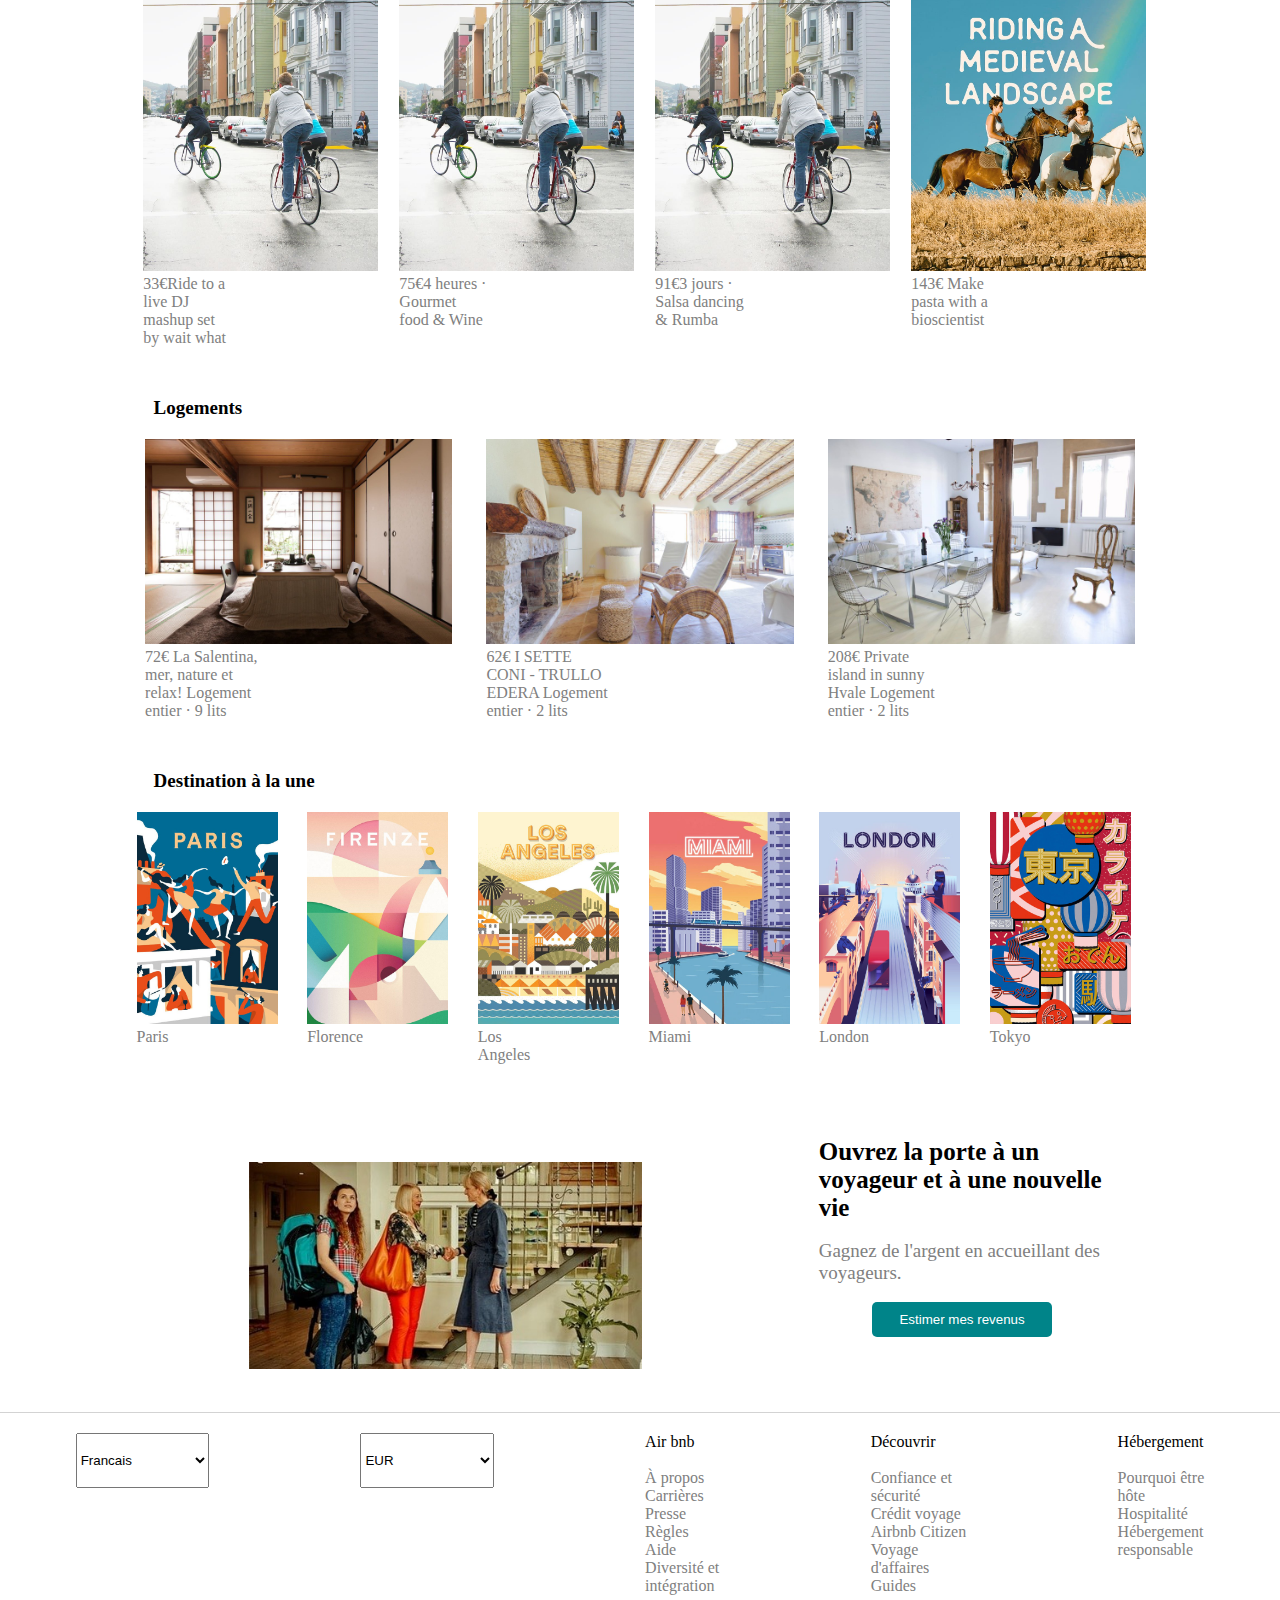
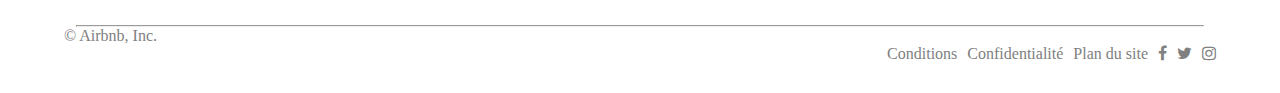
==== commit 287c3ae4: "finish desktop mod" ====
--- a/index.html
+++ b/index.html
@@ -20,10 +20,10 @@
 
         <nav class="navhead">
           <ul class="ul1">
-            <li class="li1">Devenez hôte</li>
-            <li class="li1">Aide</li>
-            <li class="li1">Inscription</li>
-            <li class="li1">Connexion</li>
+            <li class="li1"><a href="#">Devenez hôte</a></li>
+            <li class="li1"><a href="#">Aide</a></li>
+            <li class="li1"><a href="#">Inscription</a></li>
+            <li class="li1"><a href="#">Connexion</a></li>
           </ul>
         </nav>
       </header>
@@ -58,7 +58,7 @@
             </div>
            </section>
 
-    <!-- barre de recherche 2 -->
+           <!-- barre de recherche 2 -->
 
            <section class="barresearch2">
             <input type="text" name="" value="" placeholder="Rechercher" class="recherche">
@@ -72,28 +72,28 @@
             <h2>Nouveautés à Harlem</h2>
             <article class="sec1">
               <figure>
-                <img src="images/1.jpeg" alt="image savona">
+                <img src="images/1.jpeg" alt="image nouveautés à Harlem">
                 <p>43€2 heures · Harlem NYC Art </p>
               </figure>
             </article>
 
             <article class="sec1">
               <figure>
-                <img src="images/2.jpg" alt="" class="img1">
+                <img src="images/2.jpg" alt="image nouveautés à Harlem" class="img1">
                 <p>239€2 heures · Fashion & Hip Hop</p>
               </figure>
             </article>
 
             <article class="sec1">
               <figure>
-                <img src="images/3.jpg" alt="" class="img1">
+                <img src="images/3.jpg" alt="image nouveautés à Harlem" class="img1">
                 <p>66€2 heures · Harlem & Culture</p>
               </figure>
             </article>
 
             <article class="sec1">
               <figure>
-                <img src="images/4.jpg" alt="" class="img1">
+                <img src="images/4.jpg" alt="image nouveautés à Harlem" class="img1">
                 <p>56€2 heures · Workshop & Fashion</p>
               </figure>
             </article>
@@ -105,28 +105,28 @@
            <h2>Réservées à l'instant</h2>
            <article class="sec2">
              <figure>
-               <img src="images/2.jpeg" alt="image savona">
+               <img src="images/2.jpeg" alt="image réservées à l'instant">
                <p>65€2 heures · Sailing Day & Tapas</p>
              </figure>
            </article>
 
            <article class="sec2">
              <figure>
-               <img src="images/3.jpeg" alt="">
+               <img src="images/3.jpeg" alt="image réservées à l'instant">
                <p>43€3 heures · Vintage Bike & City Wineries</p>
              </figure>
            </article>
 
            <article class="sec2">
              <figure>
-               <img src="images/8.jpg" alt="">
+               <img src="images/8.jpg" alt="image réservées à l'instant">
                <p>71€4 heures · Printing & Wallpaper</p>
              </figure>
            </article>
 
            <article class="sec2">
              <figure>
-               <img src="images/3.jpeg" alt="">
+               <img src="images/3.jpeg" alt="image réservées à l'instant">
                <p>35€2 heures · Street art & Workshop</p>
              </figure>
            </article>
@@ -138,28 +138,28 @@
            <h2>Expériences</h2>
            <article class="sec3">
             <figure>
-              <img src="images/3.jpeg" alt="image savona">
+              <img src="images/3.jpeg" alt="image expériences">
               <p>33€Ride to a live DJ mashup set by wait what</p>
             </figure>
            </article>
 
            <article class="sec3">
             <figure>
-              <img src="images/3.jpeg" alt="">
+              <img src="images/3.jpeg" alt="image expériences">
               <p>75€4 heures · Gourmet food & Wine</p>
             </figure>
            </article>
 
            <article class="sec3">
             <figure>
-              <img src="images/3.jpeg" alt="">
+              <img src="images/3.jpeg" alt="image expériences">
               <p>91€3 jours · Salsa dancing & Rumba</p>
             </figure>
            </article>
 
            <article class="sec3">
             <figure>
-              <img src="images/cheval.jpeg" alt="">
+              <img src="images/cheval.jpeg" alt="image expériences">
               <p>143€ Make pasta with a bioscientist</p>
             </figure>
            </article>
@@ -171,21 +171,21 @@
           <h2>Logements</h2>
           <article class="taille1">
             <figure>
-              <img src="images/16.jpg" alt="">
+              <img src="images/16.jpg" alt="image logements">
               <p>72€ La Salentina, mer, nature et relax! Logement entier · 9 lits</p>
             </figure>
           </article>
 
           <article class="taille1">
             <figure>
-              <img src="images/17.jpg" alt="">
+              <img src="images/17.jpg" alt="image logements">
               <p>62€ I SETTE CONI - TRULLO EDERA Logement entier · 2 lits</p>
             </figure>
           </article>
 
           <article class="taille1">
             <figure>
-              <img src="images/18.jpg" alt="">
+              <img src="images/18.jpg" alt="image logements">
               <p>208€ Private island in sunny Hvale Logement entier · 2 lits</p>
             </figure>
           </article>
@@ -197,42 +197,42 @@
           <h2>Destination à la une</h2>
           <article class="taille2">
             <figure>
-              <img src="images/paris_720.jpg" alt="image savona">
+              <img src="images/paris_720.jpg" alt="image destination à la une">
               <p>Paris</p>
             </figure>
           </article>
 
           <article class="taille2">
             <figure>
-              <img src="images/florence_720.jpg" alt="">
+              <img src="images/florence_720.jpg" alt="image destination à la une">
               <p>Florence</p>
             </figure>
           </article>
 
           <article class="taille2">
             <figure>
-              <img src="images/losangel_720.jpg" alt="">
+              <img src="images/losangel_720.jpg" alt="image destination à la une">
               <p>Los Angeles</p>
             </figure>
           </article>
 
           <article class="taille2">
             <figure>
-              <img src="images/miami_720.jpg" alt="">
+              <img src="images/miami_720.jpg" alt="image destination à la une">
               <p>Miami</p>
             </figure>
           </article>
 
           <article class="taille2">
             <figure>
-              <img src="images/london_720.jpg" alt="">
+              <img src="images/london_720.jpg" alt="image destination à la une">
               <p>London</p>
             </figure>
           </article>
 
           <article class="taille2">
             <figure>
-              <img src="images/tokyo_720.jpg" alt="">
+              <img src="images/tokyo_720.jpg" alt="image destination à la une">
               <p>Tokyo</p>
             </figure>
           </article>
@@ -243,7 +243,7 @@
        <section class="sect6">
          <article class="taille3">
           <figure class="fig2">
-            <img src="images/revenu_480.jpg" alt="">
+            <img src="images/revenu_480.jpg" alt="image revenu">
           </figure>
          </article>
 
@@ -253,13 +253,11 @@
            <button type="button" name="button" class="button2">Estimer mes revenus</button>
          </article>
        </section>
-
        </div>
 
-
-    <!-- end of div -->
-
-    <!-- start of footer -->
+       <!-- end of div -->
+
+       <!-- start of footer -->
 
       <footer>
 
@@ -278,9 +276,9 @@
 
         <!-- liste footer -->
 
-            <nav>
+            <nav class="navfooter">
               <ul>
-                <p ><a id="p5"href="#">Air bnb</a></p> <br>
+                <p id="p5"> Air bnb </p> <br>
                 <li><a href="#">À propos</a></li>
                 <li><a href="#">Carrières</a></li>
                 <li><a href="#">Presse</a></li>
@@ -290,9 +288,9 @@
               </ul>
             </nav>
 
-            <nav>
+            <nav class="navfooter">
               <ul>
-                <p ><a id="p5" href="#">Découvrir</a></p> <br>
+                <p id="p5" >Découvrir </p> <br>
                 <li><a href="#">Confiance et <br> sécurité</a></li>
                 <li><a href="#">Crédit voyage</a></li>
                 <li><a href="#">Airbnb Citizen</a></li>
@@ -301,16 +299,15 @@
               </ul>
             </nav>
 
-            <nav>
+            <nav class="navfooter">
               <ul>
-                <p><a id="p5"href="#">Hébergement</a></p> <br>
+                <p id="p5">Hébergement</p> <br>
                 <li><a href="#">Pourquoi être <br>hôte</a></li>
                 <li><a href="#">Hospitalité</a></li>
                 <li><a href="#">Hébergement</a></li>
                 <li><a href="#">responsable</a></li>
               </ul>
             </nav>
-
         </section>
 
         <!-- Conditions générales -->
@@ -318,14 +315,17 @@
           <hr>
           <article class="art1">
             <p>© Airbnb, Inc.</p>
-
             <section class="sect5">
-              <p class="condi">Conditions générales et confidentialité</p>
-              <i class="fa fa-facebook" aria-hidden="true"></i>
-              <i class="fa fa-twitter" aria-hidden="true"></i>
-              <i class="fa fa-instagram" aria-hidden="true"></i>
+              <p class="condi">Conditions </p>
+              <p class="condi">Confidentialité </p>
+              <p class="condi" id="condi2">Plan du site</p>
+            <a href="#"><i class="fa fa-facebook" aria-hidden="true"> </i></a>
+            <a href="#"><i class="fa fa-twitter" aria-hidden="true"></i></a>
+            <a href="#"><i class="fa fa-instagram" aria-hidden="true"></i></a>
             </section>
           </article>
+
+
       </footer>
 
     <!-- end of footer -->
--- a/css/style.css
+++ b/css/style.css
@@ -91,7 +91,9 @@
   font-size: 19px;
 }
 
-.barresearch {
+/*elements non pris*/
+
+.barresearch, #condi2 {
   display: none;
 }
 
@@ -221,6 +223,11 @@
   margin-left: 10px;
 }
 
+.art1 a, .art2 a {
+  color: grey;
+}
+
+
 .sect5 {
   margin-bottom: 30px;
 }
@@ -229,8 +236,12 @@
   color:grey;
 }
 
-.condi {
-  width: 100%;
+.condi{
+margin-left: 10px;
+}
+
+.condi:hover {
+  text-decoration: underline;
 }
 
 .art1 {
@@ -241,7 +252,7 @@
 /*responsive tablette 768 px */
 
 @media (min-width:768px) {
-.navhead, nav {
+.navhead, nav, #condi2 {
   display: block;
 }
 
@@ -249,6 +260,11 @@
   display: flex;
   align-items: center;
   justify-content: space-between;
+}
+
+.navhead a {
+  text-decoration: none;
+  color: #484848;
 }
 
 .li1{
@@ -345,17 +361,33 @@
   justify-content: space-around;
 }
 
-a {
+/*footer */
+.navfooter a {
   text-decoration: none;
   color:grey;
 }
+
+.navfooter a:hover {
+  text-decoration: underline;
+}
+
+.condi {
+  display: flex;
+  justify-content: flex-end;
+}
+
 .form1 {
   width: 10em;
 }
 
 #p5 {
   color: black;
-  font-weight:
+  text-decoration: none;
+}
+
+.sect5 {
+  display: flex;
+  justify-content: flex-end;
 }
 
 }
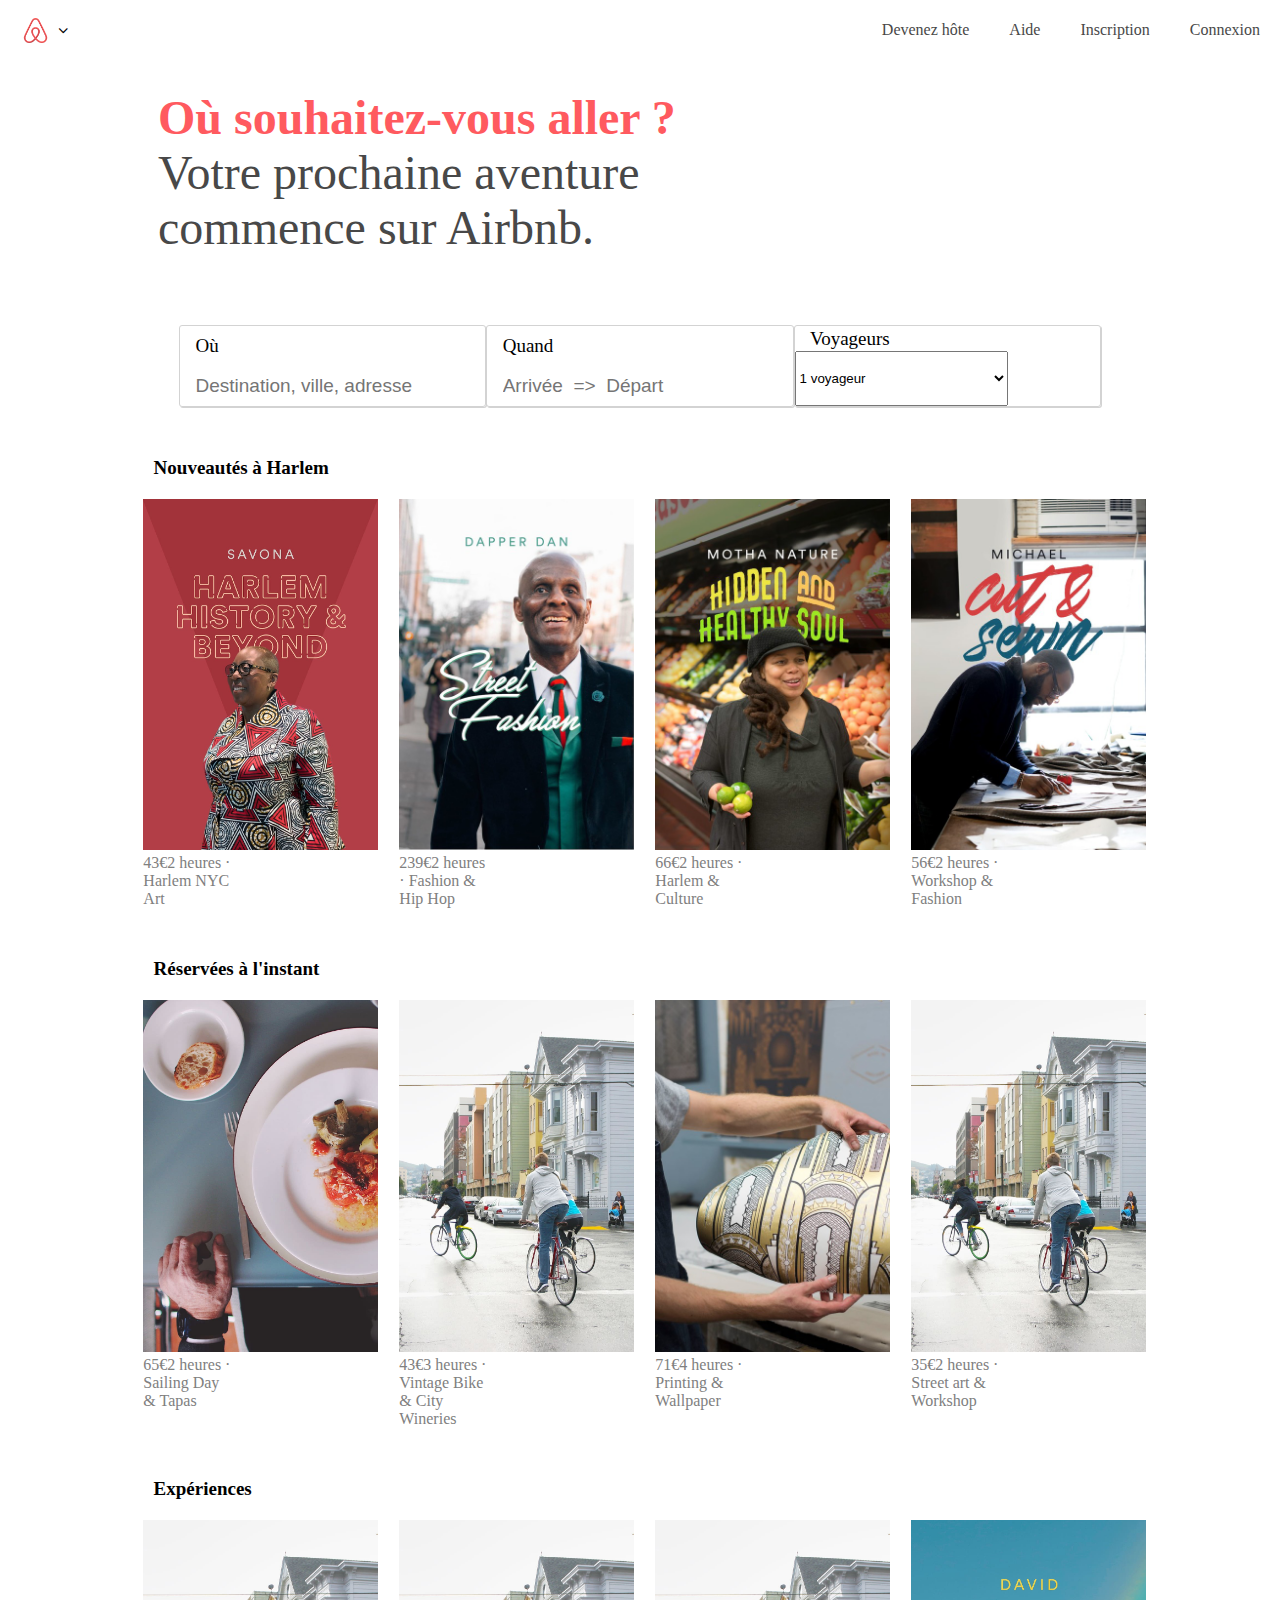
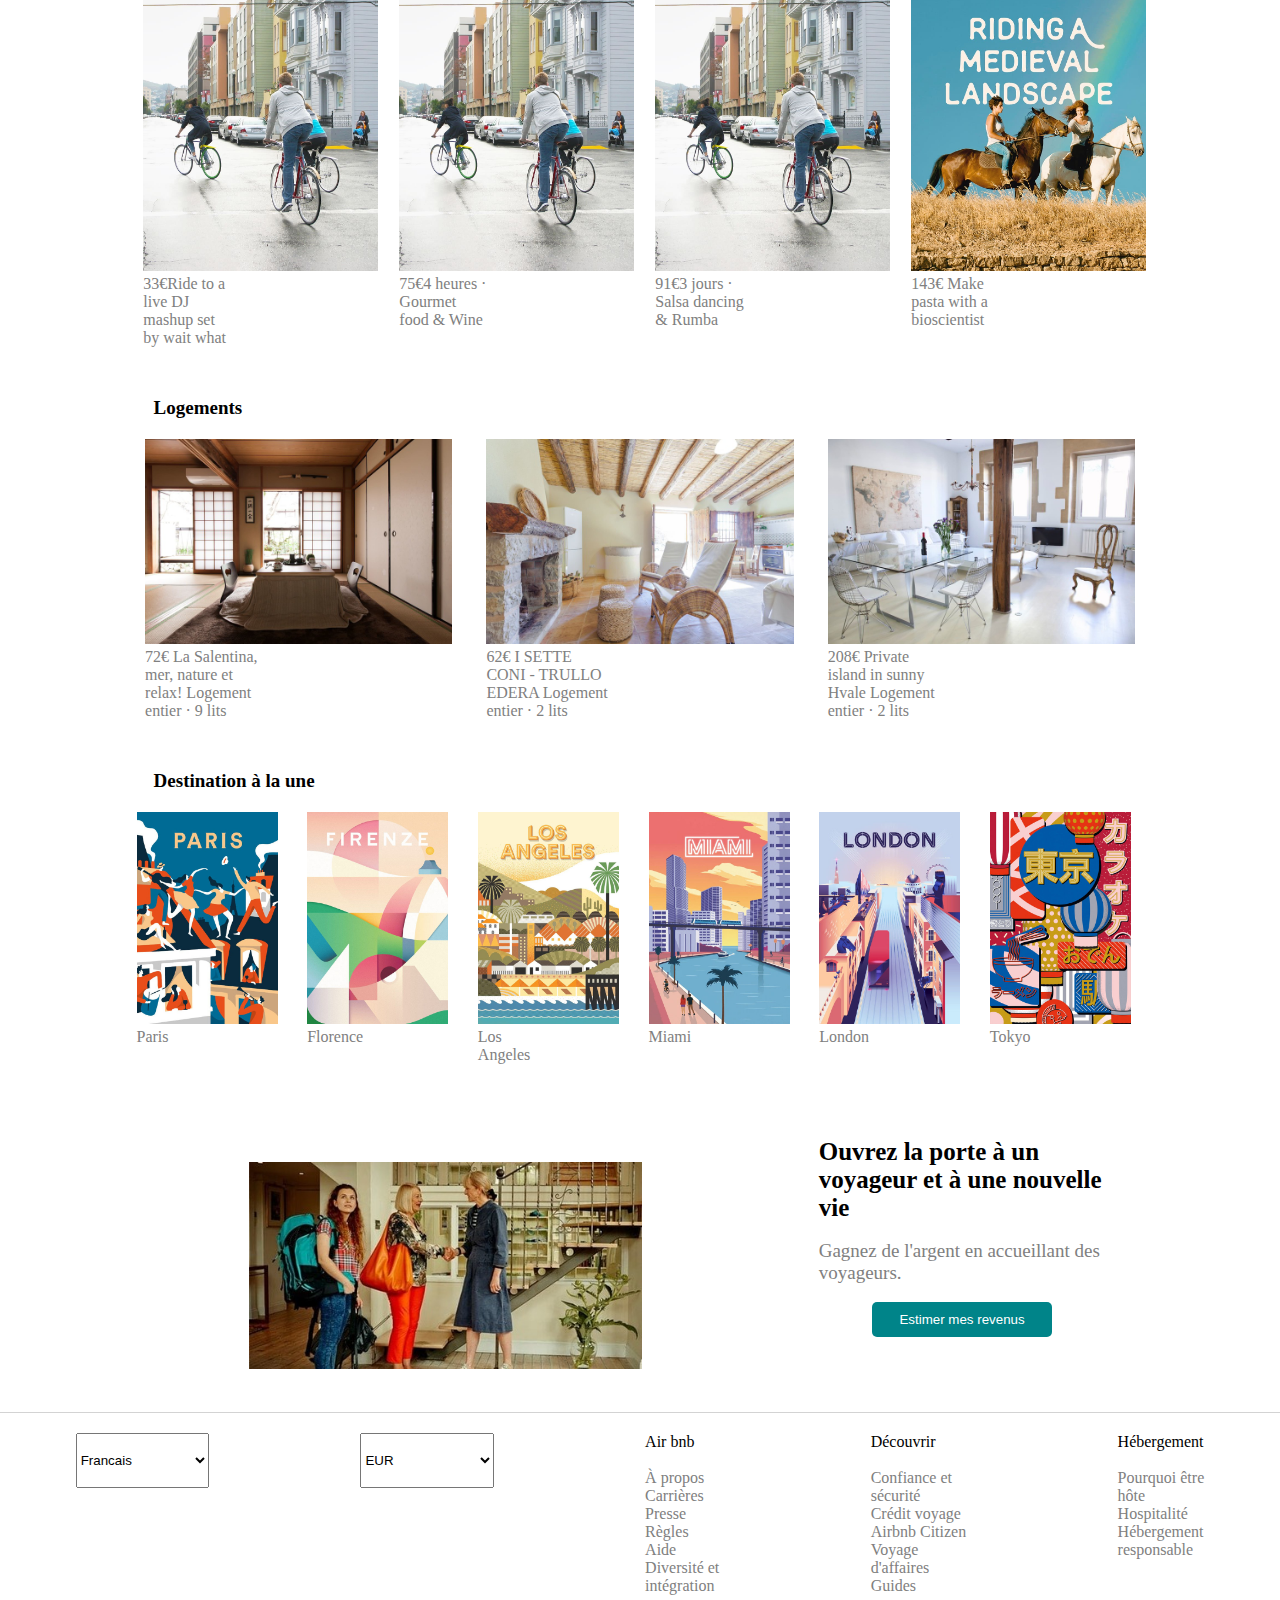
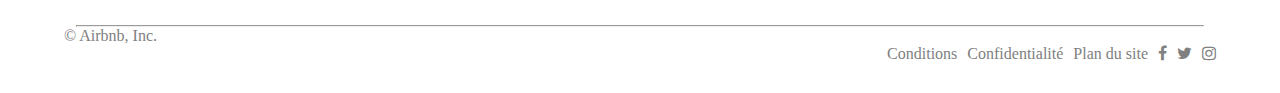
==== commit a798f4a8: "finish for the moment" ====
--- a/index.html
+++ b/index.html
@@ -14,14 +14,14 @@
       <header>
 
           <figure class="fig1">
-           <img src="images/logo.png" alt="logo airbnb" class="logo">
-           <i class="fa fa-angle-down" aria-hidden="true" class="chevron"></i>
+           <img class="logo" src="images/logo.png" alt="logo airbnb" >
+           <i  class="fa fa-angle-down" aria-hidden="true" class="chevron"></i>
           </figure>
 
         <nav class="navhead">
           <ul class="ul1">
-            <li class="li1"><a href="#">Devenez hôte</a></li>
-            <li class="li1"><a href="#">Aide</a></li>
+            <li class="li1" class="li0"><a href="#">Devenez hôte</a></li>
+            <li class="li1" class="li0"><a href="#">Aide</a></li>
             <li class="li1"><a href="#">Inscription</a></li>
             <li class="li1"><a href="#">Connexion</a></li>
           </ul>
--- a/css/style.css
+++ b/css/style.css
@@ -15,8 +15,8 @@
 }
 
 .logo {
-  height: 26px;
-  width: 26px;
+  height: 25px;
+  width: 25px;
 }
 
 .chevron {
@@ -91,12 +91,6 @@
   font-size: 19px;
 }
 
-/*elements non pris*/
-
-.barresearch, #condi2 {
-  display: none;
-}
-
 /*sections */
 
 .sect1, .sect2, .sect3 {
@@ -117,12 +111,16 @@
   width: 40%;
 }
 /*elements non pris */
-.sec1:nth-child(3), .sec2:nth-child(3), .sec3:nth-child(3), nav, .navhead  {
+.sec1:nth-child(3), .sec2:nth-child(3), .sec3:nth-child(3),nav, .navhead  {
   display: none;
 }
 
 .sec1:nth-child(4), .sec2:nth-child(4), .sec3:nth-child(4), .taille1:nth-child(3),
 .taille1:nth-child(2), .taille2:nth-child(6), .taille2:nth-child(5), .taille2:nth-child(4) {
+  display: none;
+}
+
+.barresearch, #condi2 {
   display: none;
 }
 
@@ -277,7 +275,7 @@
   font-size: 48px;
 }
 
-.chevron, .barresearch2 {
+.barresearch2 {
   display: none;
 }
 
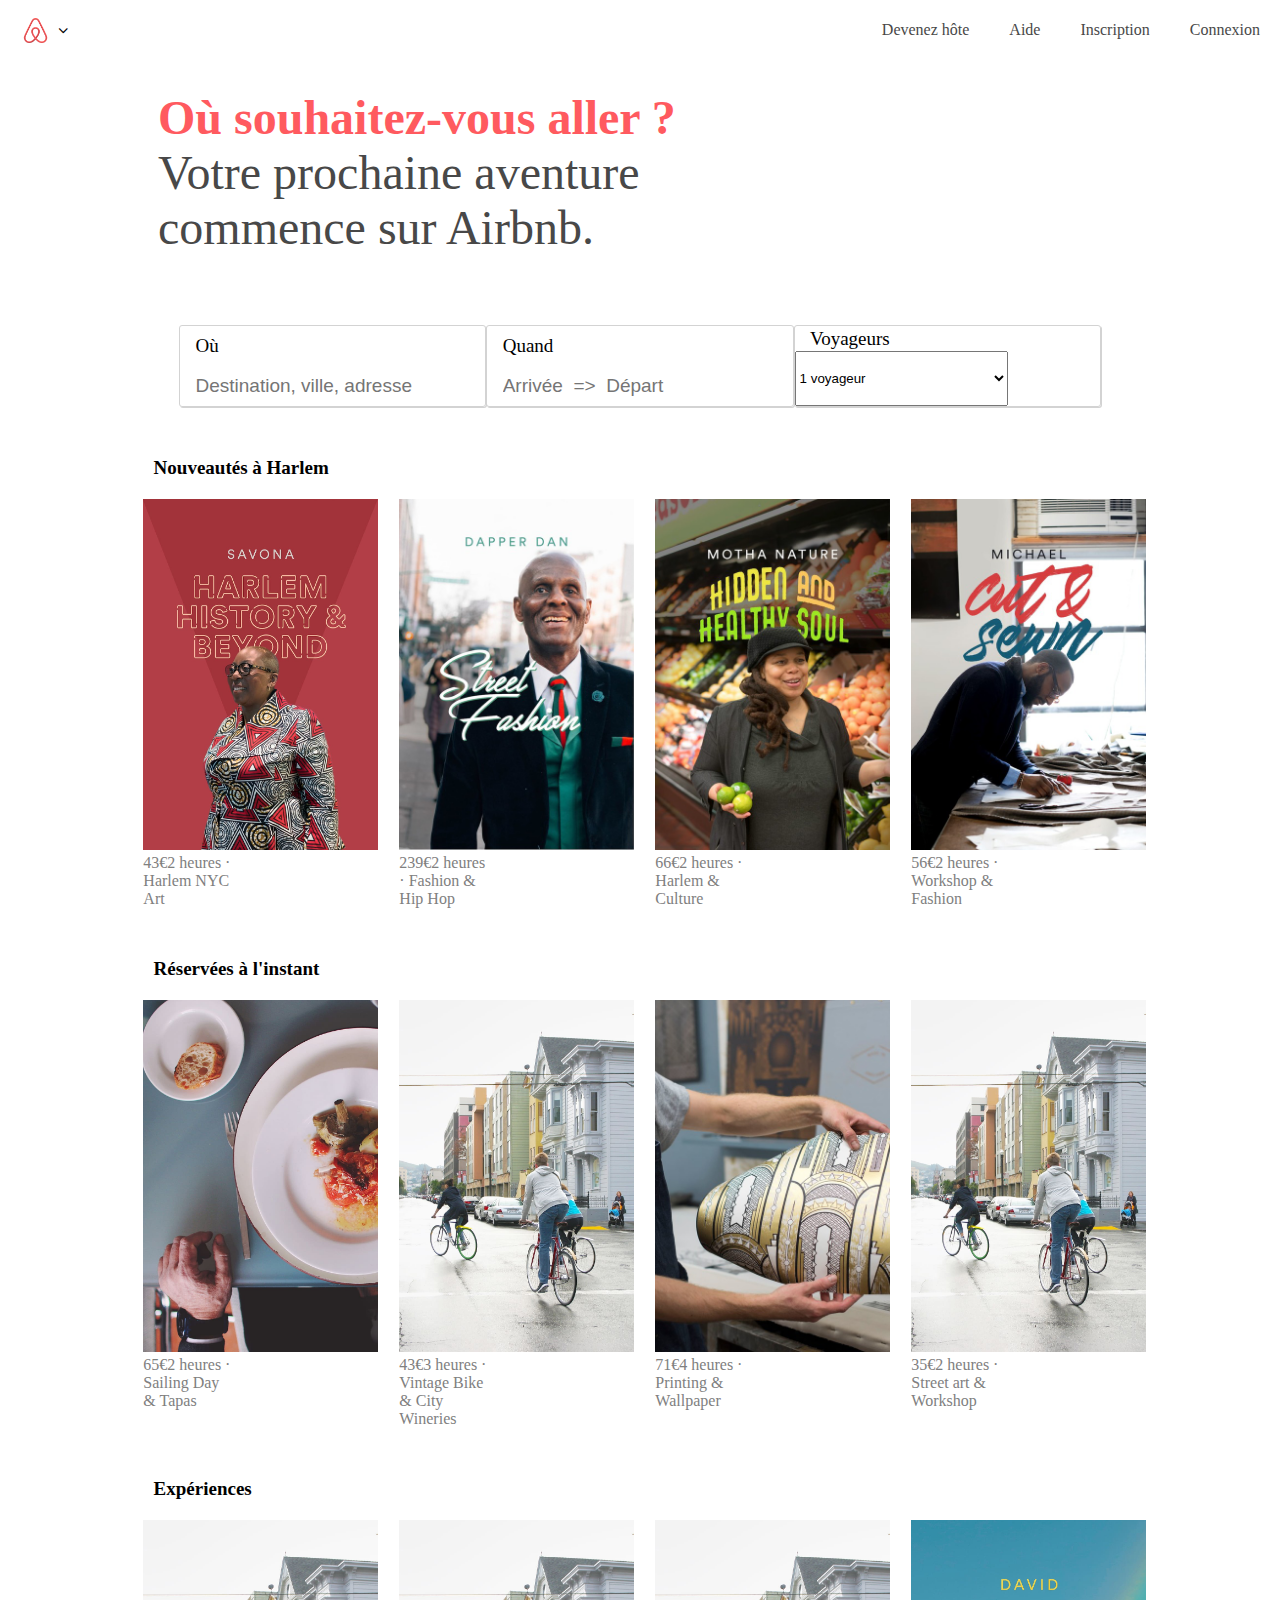
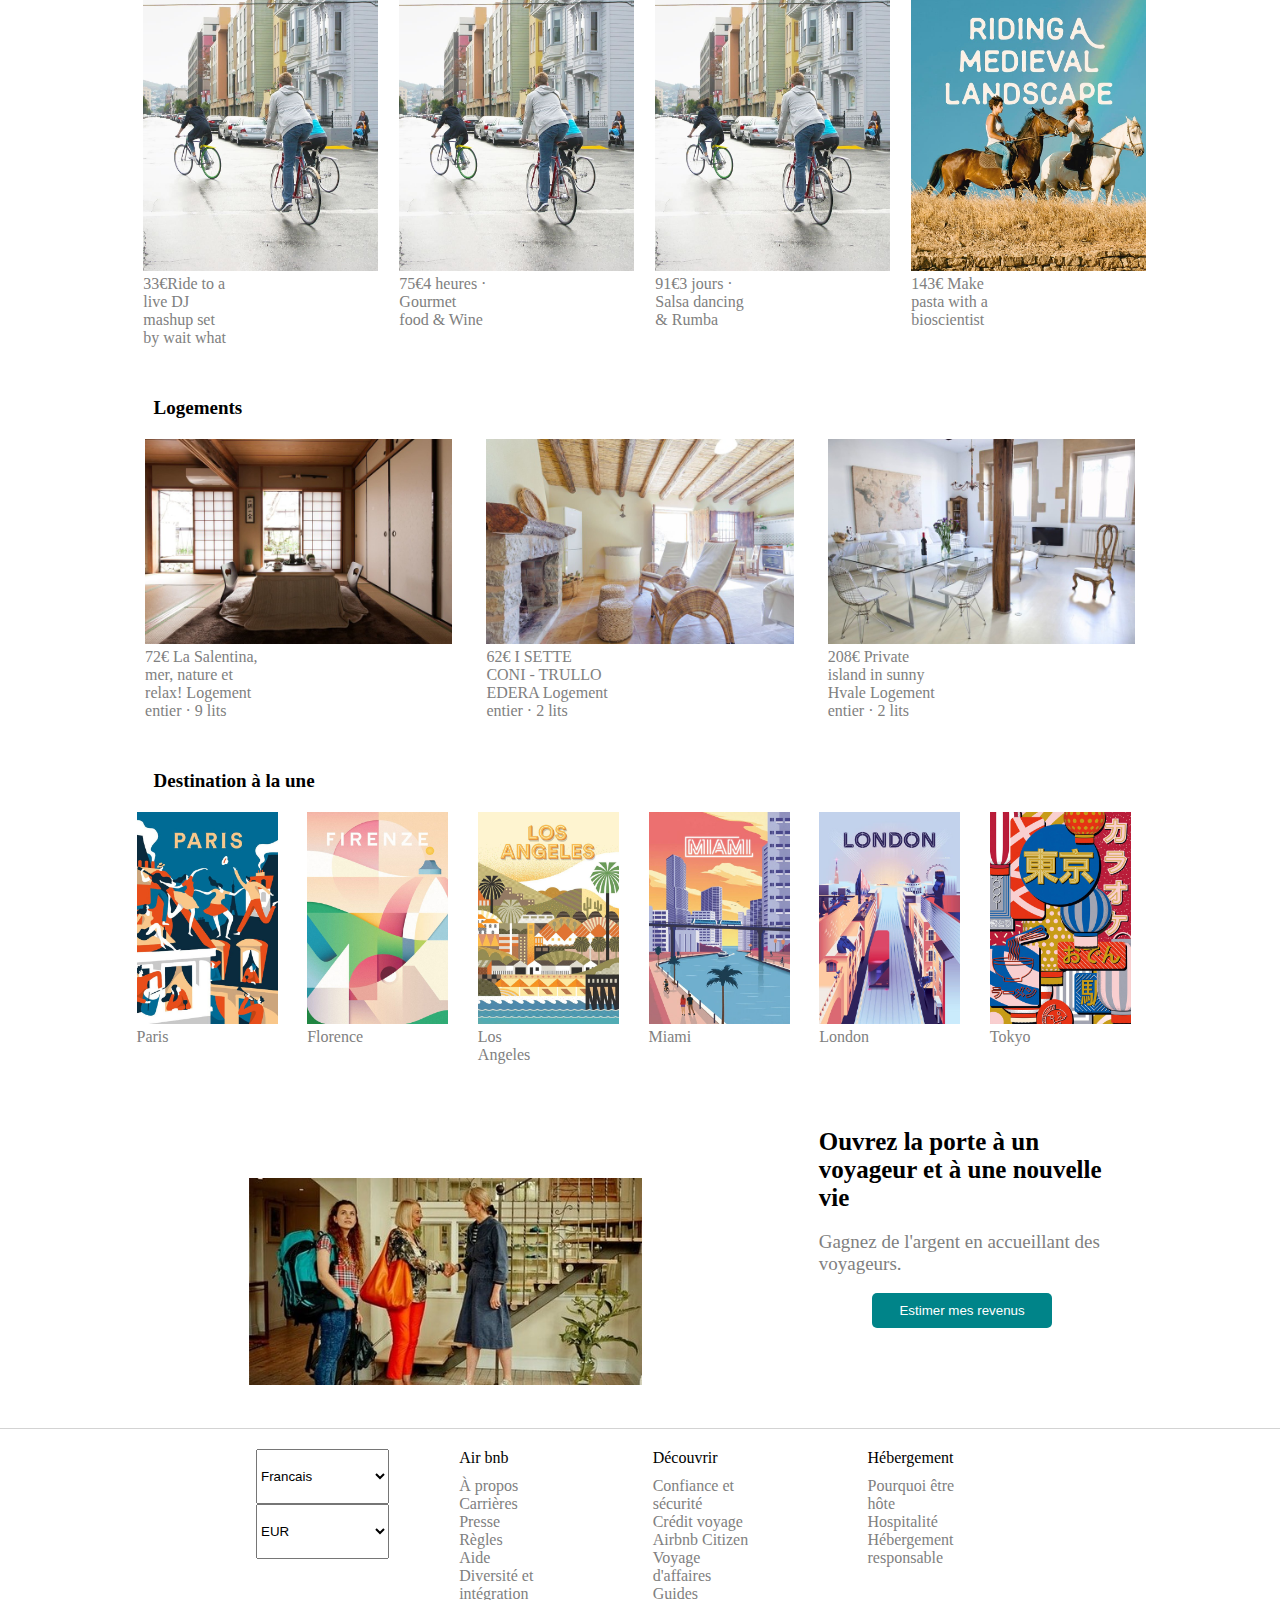
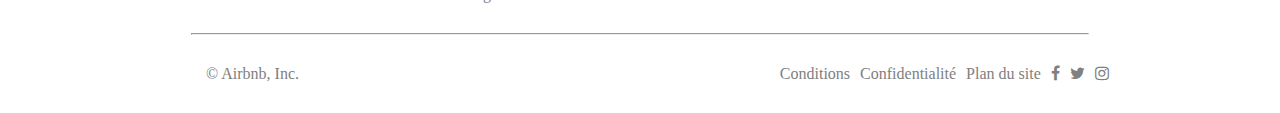
==== commit 66fbc65d: "finish website" ====
--- a/index.html
+++ b/index.html
@@ -9,7 +9,7 @@
   </head>
   <body>
 
-    <!-- start of header -->
+      <!-- start of header -->
 
       <header>
 
@@ -28,30 +28,30 @@
         </nav>
       </header>
 
-    <!-- end of header -->
-
-    <!-- start of div -->
+      <!-- end of header -->
+
+        <!-- start of div -->
 
         <div class="divpapa">
           <h1><span>Où souhaitez-vous aller ?</span> Votre prochaine aventure commence sur Airbnb.</h1>
           <section class="sec0">
             <section class="barresearch">
 
-    <!-- barre de recherche 1 -->
+          <!-- barre de recherche 1 -->
 
             <div class="bar1">
-              <label for="" class="inp1">Où</label>
-              <input type="text" name="" value="" placeholder="Destination, ville, adresse" class="inp1">
+              <label class="inp1">Où</label>
+              <input type="text" name="recherche" value="" placeholder="Destination, ville, adresse" class="inp1">
             </div>
 
             <div class="bar1">
-              <label for="" class="inp1">Quand </label>
-              <input type="text" name="" value="" placeholder="Arrivée  =>  Départ" class="inp1">
+              <label  class="inp1">Quand </label>
+              <input type="text" name="recherche" value="" placeholder="Arrivée  =>  Départ" class="inp1">
             </div>
 
             <div class="bar1">
-              <label for="" class="inp1">Voyageurs</label>
-              <select class="select1" name="" class="inp1">
+              <label class="inp1">Voyageurs</label>
+              <select class="select1" name="recherche" class="inp1">
                 <option value="">1 voyageur</option>
                 <option value="">1 adulte</option>
               </select>
@@ -61,7 +61,7 @@
            <!-- barre de recherche 2 -->
 
            <section class="barresearch2">
-            <input type="text" name="" value="" placeholder="Rechercher" class="recherche">
+            <input type="text" name="recherche" value="" placeholder="Rechercher" class="recherche">
             <i class="fa fa-search fa-2x" aria-hidden="true" class="loupe"></i>
            </section>
           </section>
@@ -259,26 +259,28 @@
 
        <!-- start of footer -->
 
-      <footer>
-
-        <!-- formulaire  -->
-
+       <!-- formulaire  -->
+         <footer>
+        <article class="pls">
+          <div class="pls2">
+         <select class="form1" name="formulaire">
+         <option value="">Francais</option>
+         <option value="">Anglais</option>
+       </select>
+
+       <select class="form1" name="formulaire">
+         <option value="">EUR</option>
+         <option value="">Anglais</option>
+       </select>
+          </div>
+        </div>
         <section class="sect4">
-            <select class="form1" name="">
-              <option value="">Francais</option>
-              <option value="">Anglais</option>
-            </select>
-
-            <select class="form1" name="">
-              <option value="">EUR</option>
-              <option value="">Anglais</option>
-            </select>
 
         <!-- liste footer -->
 
             <nav class="navfooter">
               <ul>
-                <p id="p5"> Air bnb </p> <br>
+                <p class="p5"> Air bnb </p>
                 <li><a href="#">À propos</a></li>
                 <li><a href="#">Carrières</a></li>
                 <li><a href="#">Presse</a></li>
@@ -290,7 +292,7 @@
 
             <nav class="navfooter">
               <ul>
-                <p id="p5" >Découvrir </p> <br>
+                <p class="p5">Découvrir</p>
                 <li><a href="#">Confiance et <br> sécurité</a></li>
                 <li><a href="#">Crédit voyage</a></li>
                 <li><a href="#">Airbnb Citizen</a></li>
@@ -301,7 +303,7 @@
 
             <nav class="navfooter">
               <ul>
-                <p id="p5">Hébergement</p> <br>
+                <p class="p5">Hébergement</p>
                 <li><a href="#">Pourquoi être <br>hôte</a></li>
                 <li><a href="#">Hospitalité</a></li>
                 <li><a href="#">Hébergement</a></li>
@@ -309,12 +311,12 @@
               </ul>
             </nav>
         </section>
-
+        </article>
         <!-- Conditions générales -->
 
           <hr>
           <article class="art1">
-            <p>© Airbnb, Inc.</p>
+            <p class="airb">© Airbnb, Inc.</p>
             <section class="sect5">
               <p class="condi">Conditions </p>
               <p class="condi">Confidentialité </p>
@@ -324,9 +326,7 @@
             <a href="#"><i class="fa fa-instagram" aria-hidden="true"></i></a>
             </section>
           </article>
-
-
-      </footer>
+        </footer>
 
     <!-- end of footer -->
 
--- a/css/style.css
+++ b/css/style.css
@@ -213,7 +213,7 @@
 }
 
 hr {
-  width: 88%;
+  width: 70%;
   margin: auto;
 }
 
@@ -228,8 +228,12 @@
 
 .sect5 {
   margin-bottom: 30px;
-}
-
+  width: 77%;
+  margin: auto;
+}
+.airb {
+  margin-left: 100px;
+}
 p {
   color:grey;
 }
@@ -243,6 +247,15 @@
 }
 
 .art1 {
+  width: 100%;
+  margin-left: auto;
+}
+
+.pls2 {
+  display: flex;
+}
+
+hr {
   width: 90%;
   margin: auto;
 }
@@ -346,10 +359,13 @@
   display: flex;
   flex-direction: column;
   width: 35%;
+  justify-content: space-around;
+  height: 250px;
+
 }
 
 .sect6 {
-  padding-top: 3em;
+  padding-top: 4em;
 }
 
 li {
@@ -378,14 +394,49 @@
   width: 10em;
 }
 
-#p5 {
+.p5 {
   color: black;
   text-decoration: none;
+  margin-bottom: 10px;
 }
 
 .sect5 {
   display: flex;
   justify-content: flex-end;
+}
+
+.sect4 {
+  width: 80%;
+  margin: auto;
+}
+
+.pls, .sect4 {
+  display: flex;
+
+}
+
+.pls2 {
+  display: flex;
+  flex-direction: column;
+}
+
+.pls {
+  width: 60%;
+  margin: auto;
+}
+
+.art1 {
+  display: flex;
+  width: 80%;
+  margin: auto;
+  margin-right: 150px;
+  margin-bottom: 30px;
+  margin-top: 30px;
+}
+
+hr {
+  width: 70%;
+  margin: auto;
 }
 
 }
@@ -423,4 +474,15 @@
   margin: auto;
 }
 
-}
+.pls, .sect4 {
+  display: flex;
+
+}
+
+.pls2 {
+  display: flex;
+  flex-direction: column;
+}
+
+
+}
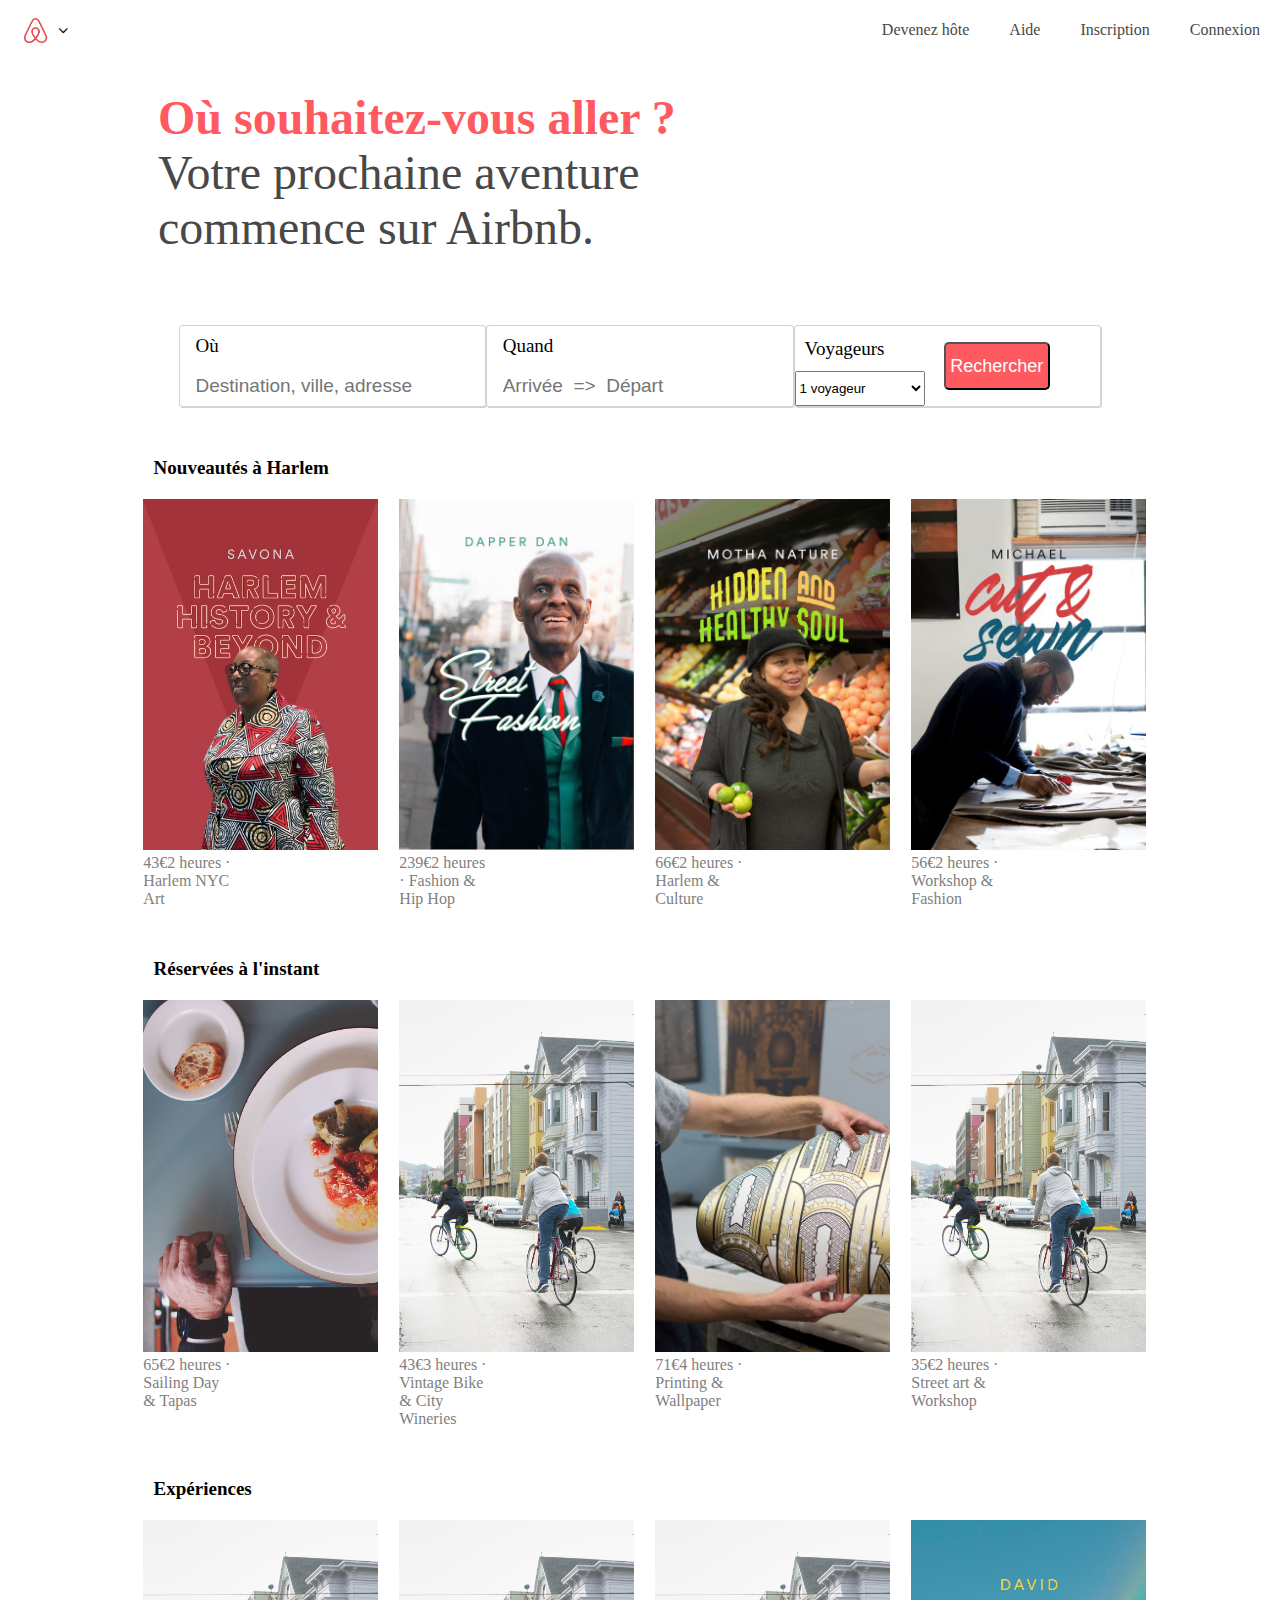
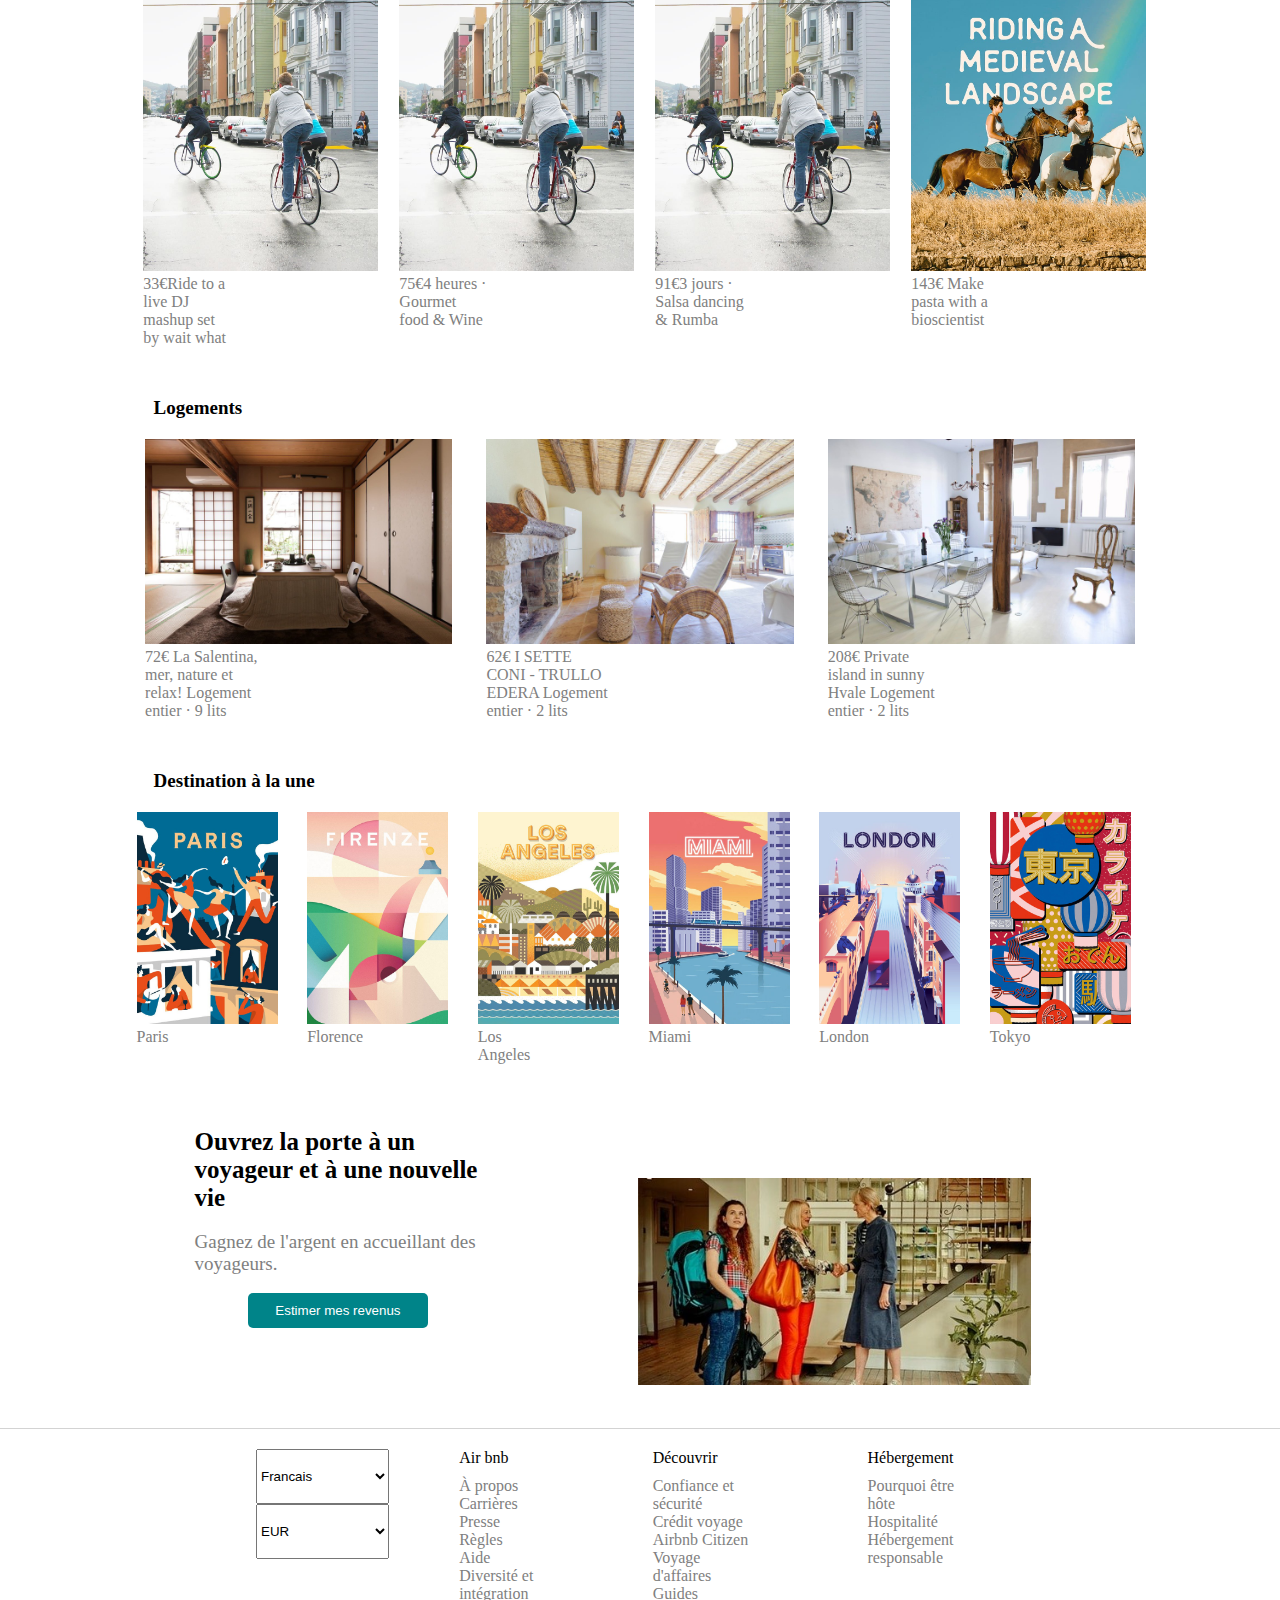
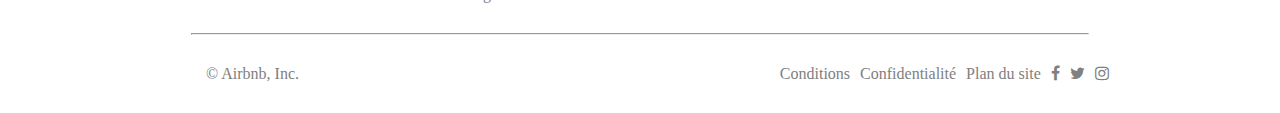
==== commit ac7dc7ce: "add button" ====
--- a/index.html
+++ b/index.html
@@ -49,12 +49,14 @@
               <input type="text" name="recherche" value="" placeholder="Arrivée  =>  Départ" class="inp1">
             </div>
 
-            <div class="bar1">
-              <label class="inp1">Voyageurs</label>
-              <select class="select1" name="recherche" class="inp1">
+            <div class="bar2">
+              <label class="inp1" id="inp2">Voyageurs</label>
+              <select class="select1" name="recherche" >
                 <option value="">1 voyageur</option>
                 <option value="">1 adulte</option>
               </select>
+                <button type="button" name="button" class="button3">Rechercher</button>
+                <button type="button" name="button" class="button4"><i class="fa fa-search" aria-hidden="true"></i></button>
             </div>
            </section>
 
--- a/css/style.css
+++ b/css/style.css
@@ -91,6 +91,33 @@
   font-size: 19px;
 }
 
+.button3 {
+  height: 48px;
+  width: auto;
+  background-color: #FF5A5F;
+  color: white;
+  border-radius: 5px;
+  font-size: 18px;
+  margin-right: 50px;
+
+}
+
+.button4 {
+  height: 48px;
+  width: auto;
+  background-color: #FF5A5F;
+  color: white;
+  border-radius: 5px;
+  font-size: 18px;
+  margin-right: 50px;
+
+}
+
+
+.select1 {
+  width: 50px;
+  height: 35px;
+}
 /*sections */
 
 .sect1, .sect2, .sect3 {
@@ -163,6 +190,7 @@
 
 .sect6 {
   flex-wrap: wrap;
+
 }
 
 .fig2 {
@@ -267,6 +295,9 @@
   display: block;
 }
 
+.button3 {
+  display: none;
+}
 header {
   display: flex;
   align-items: center;
@@ -312,15 +343,33 @@
   box-shadow: 1px 1px lightgrey;
 }
 
+.bar2 {
+  border: 1px solid lightgrey;
+  display: flex;
+  flex-direction: column;
+  justify-content: center;
+  flex-wrap: wrap;
+  height: 80px;
+  width: 375px;
+  border-radius: 3px;
+  box-shadow: 1px 1px lightgrey;
+}
 .inp1 {
   border: 0;
   width: 90%;
   margin: auto;
   font-size: 19px;
+
+}
+
+#inp2 {
+  width: 130px;
+  margin-left: 10px;
 }
 
 .select1 {
   width: 70%;
+  width: 130px;
 }
 
 /*element a reprendre */
@@ -484,5 +533,14 @@
   flex-direction: column;
 }
 
-
-}
+.sect6 {
+    flex-direction: row-reverse;
+}
+.button4 {
+  display: none;
+}
+.button3 {
+  display: block;
+}
+
+}
